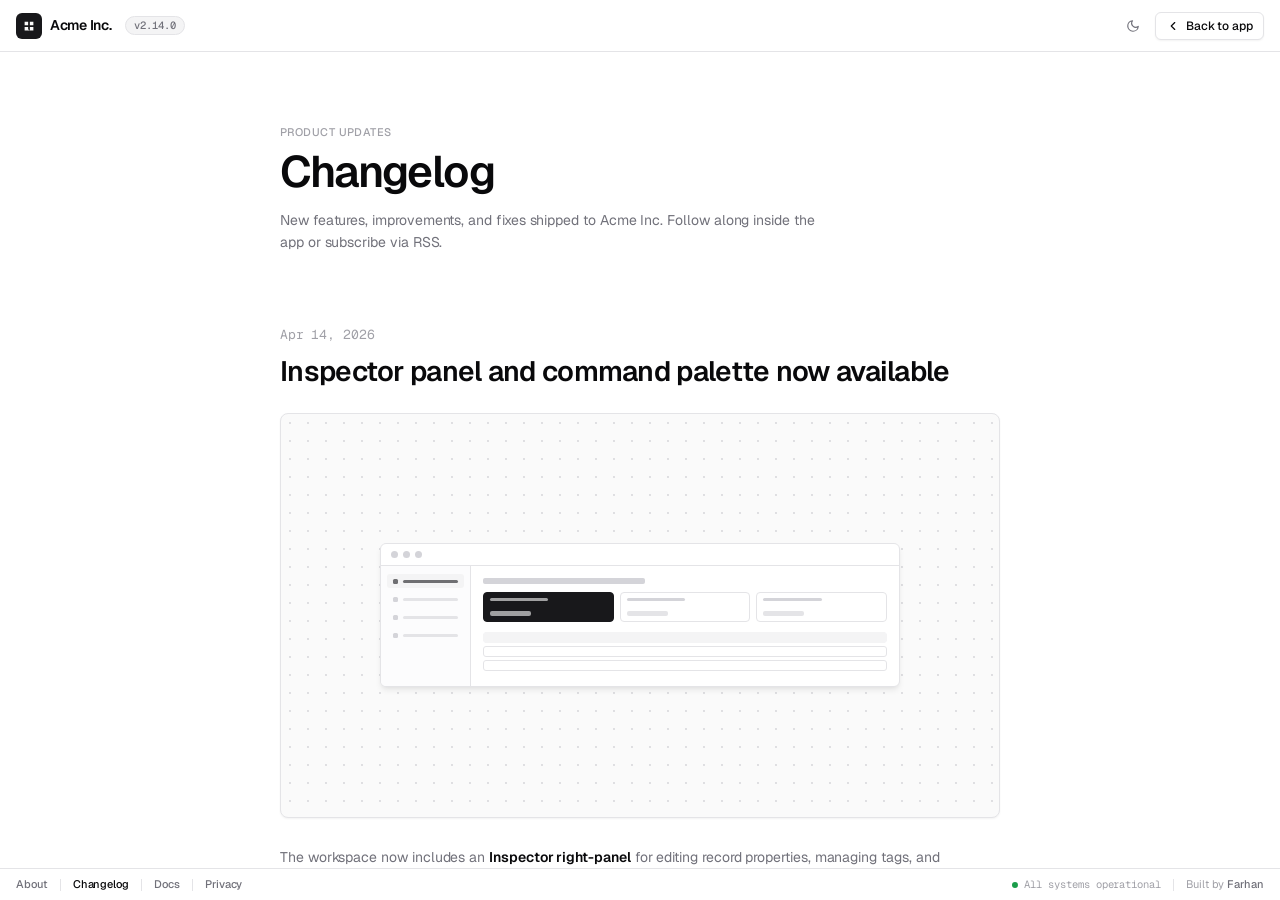
==== changelog.html @ 61105c1a "Initial commit: Web App Blueprint shell and design system" ====
<!DOCTYPE html>
<html lang="en">
<head>
  <meta charset="UTF-8" />
  <meta name="viewport" content="width=device-width, initial-scale=1.0" />
  <title>Changelog · Acme Inc.</title>
  <link rel="preconnect" href="https://fonts.googleapis.com" />
  <link rel="preconnect" href="https://fonts.gstatic.com" crossorigin />
  <link href="https://fonts.googleapis.com/css2?family=Geist:wght@300;400;500;600;700&family=Geist+Mono:wght@400;500&display=swap" rel="stylesheet" />
  <link rel="stylesheet" href="css/app.css" />
  <script>
    (function () {
      try {
        var stored = localStorage.getItem('app-theme');
        var theme = stored || (matchMedia('(prefers-color-scheme: dark)').matches ? 'dark' : 'light');
        document.documentElement.setAttribute('data-theme', theme);
      } catch (_) {}
    })();
  </script>
</head>
<body>

<!-- TOPBAR -->
<header class="topbar">
  <a href="index.html" class="topbar-logo">
    <div class="logo-mark">
      <svg viewBox="0 0 16 16" fill="none" stroke="currentColor" stroke-width="2" stroke-linecap="round" stroke-linejoin="round">
        <path d="M3 3h4v4H3zM9 3h4v4H9zM3 9h4v4H9zM3 9h4v4H3zM9 9h4v4H9z" fill="currentColor" stroke="none"/>
      </svg>
    </div>
    <span>Acme Inc.</span>
  </a>
  <a href="changelog.html" class="version-pill" title="View changelog">v2.14.0</a>

  <div class="topbar-spacer"></div>

  <button class="btn btn-ghost btn-icon btn-sm theme-toggle" id="themeToggle" aria-label="Toggle theme" title="Toggle theme">
    <svg class="icon icon-sm theme-icon-light" viewBox="0 0 24 24"><circle cx="12" cy="12" r="4"/><path d="M12 2v2M12 20v2M4.93 4.93l1.41 1.41M17.66 17.66l1.41 1.41M2 12h2M20 12h2M6.34 17.66l-1.41 1.41M19.07 4.93l-1.41 1.41"/></svg>
    <svg class="icon icon-sm theme-icon-dark" viewBox="0 0 24 24"><path d="M21 12.79A9 9 0 1 1 11.21 3 7 7 0 0 0 21 12.79Z"/></svg>
  </button>

  <a href="index.html" class="btn btn-outline btn-sm">
    <svg class="icon icon-sm" viewBox="0 0 24 24"><path d="m15 18-6-6 6-6"/></svg>
    Back to app
  </a>
</header>

<main class="changelog-main">
  <div class="changelog-area">
      <div class="changelog">
        <header class="cl-header">
          <span class="cl-eyebrow">Product Updates</span>
          <h1 class="cl-title">Changelog</h1>
          <p class="cl-sub">New features, improvements, and fixes shipped to Acme Inc. Follow along inside the app or subscribe via RSS.</p>
        </header>

        <article class="cl-entry">
          <div class="cl-date">Apr 14, 2026</div>
          <a href="#v2140" class="cl-entry-title">Inspector panel and command palette now available</a>
          <div class="cl-hero">
            <div class="hero-mock">
              <div class="hm-bar"><span class="hm-dot"></span><span class="hm-dot"></span><span class="hm-dot"></span></div>
              <div class="hm-body">
                <div class="hm-side">
                  <div class="hm-si sel"><span class="d"></span><span class="l"></span></div>
                  <div class="hm-si"><span class="d"></span><span class="l" style="width:60%"></span></div>
                  <div class="hm-si"><span class="d"></span><span class="l" style="width:75%"></span></div>
                  <div class="hm-si"><span class="d"></span><span class="l" style="width:50%"></span></div>
                </div>
                <div class="hm-main">
                  <div class="hm-title"></div>
                  <div class="hm-cards">
                    <div class="hm-card hl"><div class="t"></div><div class="b"></div></div>
                    <div class="hm-card"><div class="t"></div><div class="b"></div></div>
                    <div class="hm-card"><div class="t"></div><div class="b"></div></div>
                  </div>
                  <div class="hm-table">
                    <div class="hm-row sel"></div>
                    <div class="hm-row"></div>
                    <div class="hm-row"></div>
                  </div>
                </div>
              </div>
            </div>
          </div>
          <p class="cl-body-text">
            The workspace now includes an <strong>Inspector right-panel</strong> for editing record properties, managing tags, and reviewing activity without leaving the canvas. Open it from any row, or toggle it with the slim tab on the edge.
          </p>
          <p class="cl-body-text">
            We've also rolled out a <strong>command palette</strong> — hit <code>⌘K</code> anywhere in the app to jump between workspaces, items, and settings. <a href="#learn">Learn more</a> about the new shortcuts.
          </p>
          <div class="cl-authors">
            <a href="#farhan" class="cl-author">
              <span class="cl-author-avatar" style="background:#0EA5E9">FH</span>
              Farhan H.
            </a>
            <a href="#aisha" class="cl-author">
              <span class="cl-author-avatar" style="background:#8B5CF6">AK</span>
              Aisha K.
            </a>
          </div>
        </article>

        <article class="cl-entry">
          <div class="cl-date">Mar 28, 2026</div>
          <a href="#v2132" class="cl-entry-title">Permissions, webhook retries, and timezone fixes</a>
          <div class="cl-hero dark">
            <div class="hero-mock">
              <div class="hm-bar"><span class="hm-dot"></span><span class="hm-dot"></span><span class="hm-dot"></span></div>
              <div class="hm-body">
                <div class="hm-side">
                  <div class="hm-si"><span class="d"></span><span class="l" style="width:65%"></span></div>
                  <div class="hm-si sel"><span class="d"></span><span class="l"></span></div>
                  <div class="hm-si"><span class="d"></span><span class="l" style="width:55%"></span></div>
                </div>
                <div class="hm-main">
                  <div class="hm-title" style="width:30%"></div>
                  <div class="hm-table">
                    <div class="hm-row"></div>
                    <div class="hm-row sel"></div>
                    <div class="hm-row"></div>
                    <div class="hm-row"></div>
                    <div class="hm-row"></div>
                  </div>
                </div>
              </div>
            </div>
          </div>
          <p class="cl-body-text">
            A small but important patch release. <strong>Admin users</strong> can once again write to <code>billing</code> endpoints after we resolved a regression in our permission check. Webhook delivery now honours exponential backoff after rate-limit responses, and date pickers correctly respect the workspace timezone instead of UTC.
          </p>
          <div class="cl-authors">
            <a href="#aisha" class="cl-author">
              <span class="cl-author-avatar" style="background:#8B5CF6">AK</span>
              Aisha K.
            </a>
            <a href="#mo" class="cl-author">
              <span class="cl-author-avatar" style="background:#10B981">MR</span>
              Mo R.
            </a>
          </div>
        </article>

        <article class="cl-entry">
          <div class="cl-date">Mar 11, 2026</div>
          <a href="#v2130" class="cl-entry-title">Console panel, status badges, and a new mobile shell</a>
          <div class="cl-hero">
            <div class="hero-mock">
              <div class="hm-bar"><span class="hm-dot"></span><span class="hm-dot"></span><span class="hm-dot"></span></div>
              <div class="hm-body">
                <div class="hm-side">
                  <div class="hm-si sel"><span class="d"></span><span class="l" style="width:70%"></span></div>
                  <div class="hm-si"><span class="d"></span><span class="l" style="width:55%"></span></div>
                  <div class="hm-si"><span class="d"></span><span class="l" style="width:65%"></span></div>
                </div>
                <div class="hm-main">
                  <div class="hm-title"></div>
                  <div class="hm-cards">
                    <div class="hm-card"><div class="t"></div><div class="b"></div></div>
                    <div class="hm-card hl"><div class="t"></div><div class="b"></div></div>
                    <div class="hm-card"><div class="t"></div><div class="b"></div></div>
                    <div class="hm-card"><div class="t"></div><div class="b"></div></div>
                  </div>
                </div>
              </div>
            </div>
          </div>
          <p class="cl-body-text">
            We've shipped a <strong>console panel</strong> at the bottom of the workspace for live logs, output, and problems — collapse it with the chevron to reclaim vertical space. Tables now use colour-coded status badges for Active, Pending, and Error states.
          </p>
          <p class="cl-body-text">
            On mobile, the shell has been rewritten as an <strong>off-canvas drawer</strong> with a five-tab bottom navigation, so every tool in the app is one tap away.
          </p>
          <div class="cl-authors">
            <a href="#farhan" class="cl-author">
              <span class="cl-author-avatar" style="background:#0EA5E9">FH</span>
              Farhan H.
            </a>
          </div>
        </article>

      </div>
    </div>
</main>

<!-- APP FOOTER -->
<footer class="app-footer">
  <a href="index.html#about">About</a>
  <span class="footer-sep"></span>
  <a href="changelog.html" style="color:var(--text-1)">Changelog</a>
  <span class="footer-sep"></span>
  <a href="index.html#docs">Docs</a>
  <span class="footer-sep"></span>
  <a href="index.html#privacy">Privacy</a>
  <span class="footer-spacer"></span>
  <span class="footer-meta">All systems operational</span>
  <span class="footer-sep"></span>
  <span>Built by <a href="#farhan" style="display:inline">Farhan</a></span>
</footer>

<script src="js/app.js" defer></script>
</body>
</html>
---- css/app.css ----
/* ============================================================================
   Web App Blueprint · Design System
   ----------------------------------------------------------------------------
   Single-file CSS framework for the shell and content pages. Organized as:
     1. THEME         → user-overridable brand tokens (edit these to re-skin)
     2. TOKENS        → derived design tokens (colours, spacing, radii, type)
     3. BASE          → reset, typography, html/body, icons, scrollbars
     4. PRIMITIVES    → buttons, chips, inputs, avatars, icon-btn
     5. SHELL         → topbar, workspace, left/right/bottom panels, footer
     6. PAGE: CANVAS  → main app canvas wireframe styles
     7. PAGE: CHANGELOG → vercel-style release notes
     8. MOBILE NAV    → bottom nav bar (mobile only)
     9. RESPONSIVE    → tablet & mobile breakpoints
   ============================================================================ */

*, *::before, *::after { box-sizing: border-box; margin: 0; padding: 0; }

/* ============================================================================
   1. THEME — override any of these on :root to re-skin the entire app.
   ---------------------------------------------------------------------------
   Example (drop in your page to customise):

       <style>
         :root {
           --primary:   221 83% 53%;
           --accent:    221 83% 53%;
           --radius:    0.75rem;
           --font-sans: 'Inter', sans-serif;
         }
       </style>

   Colours are stored as HSL triplets (no hsl() wrapper) so opacity works:
     background: hsl(var(--primary) / 0.15);
   ============================================================================ */
:root {
  /* ── Brand (edit me) ─────────────────────── */
  --primary:              240 5.9% 10%;     /* dark near-black        */
  --primary-foreground:   0 0% 98%;         /* text on --primary      */
  --accent:               240 4.8% 95.9%;   /* muted accent surface   */
  --accent-foreground:    240 5.9% 10%;
  --info:                 217 91% 50%;      /* links / focus highlight */

  /* ── Typography (edit me) ────────────────── */
  --font-sans: 'Geist', ui-sans-serif, system-ui, -apple-system, sans-serif;
  --font-mono: 'Geist Mono', ui-monospace, 'SF Mono', Menlo, monospace;

  /* ── Radius scale (edit --radius to rescale) */
  --radius: 0.5rem;

  /* ============================================================================
     2. DERIVED TOKENS — built from theme above. Generally no need to edit.
     ============================================================================ */

  /* Surfaces & text (shadcn neutral palette) */
  --background:           0 0% 100%;
  --foreground:           240 10% 3.9%;
  --card:                 0 0% 100%;
  --card-foreground:      240 10% 3.9%;
  --popover:              0 0% 100%;
  --popover-foreground:   240 10% 3.9%;
  --secondary:            240 4.8% 95.9%;
  --secondary-foreground: 240 5.9% 10%;
  --muted:                240 4.8% 95.9%;
  --muted-foreground:     240 3.8% 46.1%;
  --destructive:          0 72% 51%;
  --destructive-foreground: 0 0% 98%;
  --border:               240 5.9% 90%;
  --input:                240 5.9% 90%;
  --ring:                 240 5% 64.9%;

  /* Status */
  --success:              142 71% 36%;
  --success-bg:           142 71% 95%;
  --warning:              35 92% 38%;
  --warning-bg:           38 92% 95%;
  --info-bg:              214 95% 96%;

  /* Backwards-compatible aliases used throughout */
  --bg:        hsl(var(--background));
  --surface:   hsl(var(--card));
  --muted-bg:  hsl(var(--muted));
  --border-c:  hsl(var(--border));
  --border-2:  hsl(240 5.9% 84%);
  --text-1:    hsl(var(--foreground));
  --text-2:    hsl(var(--muted-foreground));
  --text-3:    hsl(240 4% 64%);
  --accent-c:    hsl(var(--primary));
  --accent-lt: hsl(var(--accent));
  --brand:     hsl(var(--primary));
  --brand-lt:  hsl(var(--accent));
  --overlay:   hsl(240 10% 3.9% / 0.45);

  /* Status semantic */
  --green-bg:  hsl(var(--success-bg)); --green-bd: hsl(142 50% 80%); --green-tx: hsl(var(--success));
  --amber-bg:  hsl(var(--warning-bg)); --amber-bd: hsl(38 80% 75%);  --amber-tx: hsl(var(--warning));
  --red-bg:    hsl(0 93% 96%);         --red-bd:   hsl(0 80% 85%);   --red-tx:   hsl(var(--destructive));
  --blue-bg:   hsl(var(--info-bg));    --blue-bd:  hsl(214 90% 82%); --blue-tx:  hsl(var(--info));

  /* ── Layout ──────────────────────────────── */
  --panel-w:       240px;
  --panel-w-rail:   52px;
  --right-w:       300px;
  --bottom-h:      min(200px, 34dvh);   /* never eats more than 1/3 of viewport */
  --bottom-h-tab:   38px;
  --topbar-h:       52px;
  --toolbar-h:      44px;
  --mobile-nav-h:   56px;

  /* ── Spacing ─────────────────────────────── */
  --sp-1:  4px;  --sp-2:  6px;  --sp-3:  8px;
  --sp-4: 10px;  --sp-5: 12px;  --sp-6: 16px; --sp-7: 20px;

  /* ── Radius (shadcn: --radius 0.5rem) ────── */
  --radius:    0.5rem;
  --r-xs: calc(var(--radius) - 6px); /* 2px */
  --r-sm: calc(var(--radius) - 4px); /* 4px */
  --r-md: calc(var(--radius) - 2px); /* 6px */
  --r-lg: var(--radius);             /* 8px */
  --r-xl: calc(var(--radius) + 4px); /* 12px */
  --r-pill: 999px;

  /* ── Component heights ───────────────────── */
  --h-btn:      32px;
  --h-btn-sm:   28px;
  --h-input:    32px;
  --h-chip:     20px;
  --h-nav:      32px;
  --h-row:      36px;
  --h-thead:    36px;
  --h-tab:      36px;
  --h-panel-hd: 44px;

  /* ── Typography ──────────────────────────── */
  --fs-xs: 11px; --fs-sm: 12px; --fs-md: 13px; --fs-lg: 14px; --fs-xl: 15px;
  --lh: 1.5;

  /* ── Shadows (shadcn-ish) ────────────────── */
  --shadow-sm: 0 1px 2px 0 hsl(240 10% 3.9% / 0.05);
  --shadow:    0 1px 3px 0 hsl(240 10% 3.9% / 0.08), 0 1px 2px -1px hsl(240 10% 3.9% / 0.06);
  --shadow-md: 0 4px 6px -1px hsl(240 10% 3.9% / 0.08), 0 2px 4px -2px hsl(240 10% 3.9% / 0.05);
  --shadow-lg: 0 10px 15px -3px hsl(240 10% 3.9% / 0.08), 0 4px 6px -4px hsl(240 10% 3.9% / 0.05);

  /* ── Transitions ─────────────────────────── */
  --t-panel: 220ms cubic-bezier(.4,0,.2,1);
  --t-fast:  150ms cubic-bezier(.4,0,.2,1);
}

/* ============================================================================
   DARK THEME — official shadcn dark mode tokens.
   Activated by setting data-theme="dark" on <html>. All downstream aliases
   pick up the new values automatically because they use var() references.
   ============================================================================ */
[data-theme="dark"] {
  --background:           240 10% 3.9%;
  --foreground:           0 0% 98%;
  --card:                 240 10% 3.9%;
  --card-foreground:      0 0% 98%;
  --popover:              240 10% 3.9%;
  --popover-foreground:   0 0% 98%;
  --primary:              0 0% 98%;
  --primary-foreground:   240 5.9% 10%;
  --secondary:            240 3.7% 15.9%;
  --secondary-foreground: 0 0% 98%;
  --muted:                240 3.7% 15.9%;
  --muted-foreground:     240 5% 64.9%;
  --accent:               240 3.7% 15.9%;
  --accent-foreground:    0 0% 98%;
  --destructive:          0 62.8% 30.6%;
  --destructive-foreground: 0 0% 98%;
  --border:               240 3.7% 15.9%;
  --input:                240 3.7% 15.9%;
  --ring:                 240 4.9% 83.9%;

  /* Status (dimmed for dark background) */
  --success:              142 60% 55%;
  --success-bg:           142 50% 14%;
  --warning:              38 92% 60%;
  --warning-bg:           38 60% 14%;
  --info:                 217 91% 60%;
  --info-bg:              217 60% 14%;

  /* Aliases that were hard-coded in light mode */
  --border-2:  hsl(240 3.7% 25%);
  --text-3:    hsl(240 5% 55%);
  --overlay:   hsl(0 0% 0% / 0.6);

  /* Status chip border/bg overrides */
  --green-bd: hsl(142 30% 28%);
  --amber-bd: hsl(38 40% 28%);
  --red-bd:   hsl(0 40% 32%);
  --blue-bd:  hsl(217 40% 32%);
  --red-bg:   hsl(0 50% 14%);
}

/* Canvas area dot-grid inverts in dark mode */
[data-theme="dark"] .canvas-area {
  background-color: hsl(240 6% 7%);
  background-image: radial-gradient(circle, hsl(240 5% 18%) 1px, transparent 1px);
}
[data-theme="dark"] .c-sidenav { background: hsl(240 6% 8%); }
[data-theme="dark"] .c-thead   { background: hsl(240 6% 8%); }
[data-theme="dark"] .cl-hero {
  background: hsl(240 6% 7%);
  background-image: radial-gradient(circle, hsl(240 5% 18%) 1px, transparent 1px);
}
[data-theme="dark"] .cl-footer-alt,
[data-theme="dark"] .changelog-area { background: hsl(var(--background)); }

/* Theme toggle icon visibility */
.theme-toggle .theme-icon-light { display: none; }
.theme-toggle .theme-icon-dark  { display: block; }
[data-theme="dark"] .theme-toggle .theme-icon-light { display: block; }
[data-theme="dark"] .theme-toggle .theme-icon-dark  { display: none; }

html, body { height: 100%; }
body {
  font-family: var(--font-sans);
  font-size: var(--fs-md);
  line-height: var(--lh);
  background: var(--bg);
  color: var(--text-1);
  height: 100vh;           /* fallback */
  height: 100svh;          /* small — never overflows mobile chrome */
  height: 100dvh;          /* dynamic — expands/shrinks with address bar */
  display: flex;
  flex-direction: column;
  overflow: hidden;
  -webkit-font-smoothing: antialiased;
  -moz-osx-font-smoothing: grayscale;
  letter-spacing: -0.005em;
  /* iOS rubber-band and touch tweaks */
  overscroll-behavior: none;
  -webkit-text-size-adjust: 100%;
}
/* Lock background scroll while a mobile drawer is open */
body.drawer-open { overflow: hidden; touch-action: none; }

/* Lucide-style icons */
.icon {
  width: 16px; height: 16px;
  stroke: currentColor; fill: none;
  stroke-width: 2; stroke-linecap: round; stroke-linejoin: round;
  flex-shrink: 0;
}
.icon-sm { width: 14px; height: 14px; }
.icon-xs { width: 12px; height: 12px; }

button { font-family: inherit; }

/* ══════════════════════════════════════════════
   TOPBAR
══════════════════════════════════════════════ */
.topbar {
  height: var(--topbar-h);
  background: var(--surface);
  border-bottom: 1px solid var(--border-c);
  display: flex;
  align-items: center;
  padding: 0 var(--sp-6);
  padding-left: calc(var(--sp-6) + env(safe-area-inset-left, 0px));
  padding-right: calc(var(--sp-6) + env(safe-area-inset-right, 0px));
  gap: var(--sp-3);
  flex-shrink: 0;
  z-index: 100;
}
.topbar-logo {
  font-size: var(--fs-lg); font-weight: 600; letter-spacing: -.02em;
  color: var(--text-1);
  display: flex; align-items: center; gap: var(--sp-3);
  margin-right: var(--sp-2);
}
.logo-mark {
  width: 26px; height: 26px;
  background: hsl(var(--primary)); border-radius: var(--r-md);
  display: flex; align-items: center; justify-content: center; flex-shrink: 0;
  color: hsl(var(--primary-foreground));
}
.logo-mark svg { width: 14px; height: 14px; }
.topbar-divider { width: 1px; height: 20px; background: var(--border-c); margin: 0 var(--sp-1); flex-shrink: 0; }
.breadcrumb {
  display: flex; align-items: center; gap: var(--sp-2);
  font-size: var(--fs-md); color: var(--text-3); line-height: 1;
}
.breadcrumb span { color: var(--text-2); font-weight: 400; }
.breadcrumb span:last-child { color: var(--text-1); font-weight: 500; }
.topbar-spacer { flex: 1; }
.topbar-search {
  height: var(--h-btn); width: 220px;
  background: var(--surface); border: 1px solid var(--border-c); border-radius: var(--r-md);
  display: flex; align-items: center; gap: var(--sp-3);
  padding: 0 var(--sp-4);
  font-size: var(--fs-md); color: var(--text-3); cursor: text;
  transition: border-color var(--t-fast), box-shadow var(--t-fast); flex-shrink: 0;
}
.topbar-search:hover { border-color: var(--border-2); }
.topbar-search:focus-within { border-color: hsl(var(--ring)); box-shadow: 0 0 0 3px hsl(var(--ring) / 0.15); }
.topbar-search .kbd {
  margin-left: auto;
  font-family: var(--font-mono); font-size: 10px;
  color: var(--text-3);
  border: 1px solid var(--border-c); border-radius: var(--r-sm);
  padding: 1px 5px; background: var(--muted-bg);
  line-height: 1;
}

/* Buttons (shadcn) */
.btn {
  height: var(--h-btn); padding: 0 var(--sp-5);
  border: 1px solid transparent; background: transparent;
  border-radius: var(--r-md);
  font-family: inherit; font-size: var(--fs-md); font-weight: 500; line-height: 1;
  color: var(--text-1); cursor: pointer;
  display: inline-flex; align-items: center; justify-content: center; gap: var(--sp-2);
  transition: background var(--t-fast), color var(--t-fast), border-color var(--t-fast), box-shadow var(--t-fast), opacity var(--t-fast);
  white-space: nowrap; flex-shrink: 0;
  user-select: none;
  text-decoration: none;
}
a.btn, a.btn:hover, a.btn:visited { text-decoration: none; color: var(--text-1); }
a.btn-primary, a.btn-primary:hover, a.btn-primary:visited { color: hsl(var(--primary-foreground)); }
.btn:focus-visible { outline: none; box-shadow: 0 0 0 2px var(--surface), 0 0 0 4px hsl(var(--ring) / 0.5); }
.btn-outline {
  background: var(--surface); border-color: var(--border-c); color: var(--text-1);
  box-shadow: var(--shadow-sm);
}
.btn-outline:hover { background: var(--muted-bg); }
.btn-ghost { color: var(--text-2); }
.btn-ghost:hover { background: var(--muted-bg); color: var(--text-1); }
.btn-primary {
  background: hsl(var(--primary)); color: hsl(var(--primary-foreground));
  box-shadow: var(--shadow-sm);
}
.btn-primary:hover { background: hsl(var(--primary) / 0.9); }
.btn-sm { height: var(--h-btn-sm); padding: 0 var(--sp-4); font-size: var(--fs-sm); }
.btn-icon { width: var(--h-btn); padding: 0; }
.btn-icon.btn-sm { width: var(--h-btn-sm); }

/* Mobile visibility utility — apply to non-essential topbar items */
.hide-mobile { /* visible by default; hidden at ≤640px (see responsive block) */ }

.avatars { display: flex; align-items: center; }
.avatar {
  width: 28px; height: 28px; border-radius: var(--r-pill);
  border: 2px solid var(--surface); margin-left: -8px;
  font-size: var(--fs-xs); font-weight: 600; line-height: 1;
  display: flex; align-items: center; justify-content: center;
  color: #fff; flex-shrink: 0;
}
.avatars .avatar:first-child { margin-left: 0; }

/* ══════════════════════════════════════════════
   WORKSPACE SHELL
══════════════════════════════════════════════ */
.workspace { flex: 1; display: flex; overflow: hidden; position: relative; }

/* OVERLAY */
.overlay {
  display: none;
  position: fixed; inset: 0; z-index: 49;
  height: 100dvh;
  background: var(--overlay); opacity: 0;
  transition: opacity var(--t-panel);
  backdrop-filter: blur(2px);
}
.overlay.visible { opacity: 1; }

/* ══════════════════════════════════════════════
   SHARED PANEL PRIMITIVES
══════════════════════════════════════════════ */
.panel-hd {
  height: var(--h-panel-hd);
  display: flex; align-items: center;
  padding: 0 var(--sp-6);
  border-bottom: 1px solid var(--border-c);
  gap: var(--sp-2); flex-shrink: 0;
  cursor: pointer;
  user-select: none;
  transition: background var(--t-fast);
}
.panel-hd:hover { background: var(--muted-bg); }
.panel-hd-title {
  font-size: var(--fs-sm); font-weight: 600;
  color: var(--text-2); letter-spacing: 0;
  flex: 1; white-space: nowrap; overflow: hidden; text-overflow: ellipsis;
  text-transform: uppercase;
  letter-spacing: 0.04em;
  font-size: var(--fs-xs);
}
.panel-hd-chevron {
  width: 18px; height: 18px;
  display: flex; align-items: center; justify-content: center;
  color: var(--text-3);
  flex-shrink: 0;
  transition: transform var(--t-panel);
}

.icon-btn {
  width: 26px; height: 26px;
  display: flex; align-items: center; justify-content: center;
  border-radius: var(--r-sm); cursor: pointer;
  color: var(--text-3);
  transition: background var(--t-fast), color var(--t-fast); flex-shrink: 0;
  background: transparent; border: none;
}
.icon-btn:hover { background: var(--muted-bg); color: var(--text-1); }

/* ── Badge / chip system (shadcn badge) ────────────── */
.chip {
  height: var(--h-chip); padding: 0 var(--sp-3);
  border-radius: var(--r-pill);
  font-size: 10.5px; font-weight: 600;
  font-family: inherit; line-height: 1;
  display: inline-flex; align-items: center; justify-content: center;
  white-space: nowrap;
  border: 1px solid transparent;
  background: var(--muted-bg); color: var(--text-2);
  flex-shrink: 0;
  transition: background var(--t-fast);
}
.chip-accent { background: hsl(var(--primary)); color: hsl(var(--primary-foreground)); }
.chip-brand  { background: hsl(var(--info-bg)); color: hsl(var(--info)); border-color: hsl(214 90% 86%); }
.chip-green  { background: var(--green-bg);  border-color: var(--green-bd); color: var(--green-tx); }
.chip-amber  { background: var(--amber-bg);  border-color: var(--amber-bd); color: var(--amber-tx); }
.chip-red    { background: var(--red-bg);    border-color: var(--red-bd);   color: var(--red-tx);   }
.chip-outline{ background: transparent; border-color: var(--border-c); color: var(--text-2); }
.chip-dot { width: 6px; height: 6px; border-radius: var(--r-pill); background: currentColor; margin-right: 6px; }

.nav-badge { margin-left: auto; }

/* Clickable logo + version */
a.topbar-logo { text-decoration: none; color: var(--text-1); }
a.topbar-logo:hover .logo-mark { opacity: 0.92; }
a.version-pill { text-decoration: none; cursor: pointer; transition: background var(--t-fast), border-color var(--t-fast), color var(--t-fast); }
a.version-pill:hover { background: var(--surface); border-color: var(--border-2); color: var(--text-1); }

/* Version pill in topbar */
.version-pill {
  font-family: var(--font-mono);
  font-size: 10.5px; font-weight: 500; line-height: 1;
  color: var(--text-2);
  background: var(--muted-bg);
  border: 1px solid var(--border-c);
  border-radius: var(--r-pill);
  padding: 3px 8px;
  letter-spacing: -0.01em;
}

/* ══════════════════════════════════════════════
   FOOTER (slim, app-wide)
══════════════════════════════════════════════ */
.app-footer {
  height: 32px;
  flex-shrink: 0;
  background: var(--surface);
  border-top: 1px solid var(--border-c);
  display: flex; align-items: center;
  padding: 0 var(--sp-6);
  gap: var(--sp-5);
  font-size: var(--fs-xs); color: var(--text-3);
  z-index: 99;
}
.app-footer a {
  color: var(--text-2); text-decoration: none; font-weight: 500;
  transition: color var(--t-fast);
  display: inline-flex; align-items: center; gap: 5px;
}
.app-footer a:hover { color: var(--text-1); }
.app-footer .footer-sep { width: 1px; height: 12px; background: var(--border-c); }
.app-footer .footer-spacer { flex: 1; }
.app-footer .footer-meta {
  font-family: var(--font-mono);
  font-size: 10.5px; color: var(--text-3);
  display: inline-flex; align-items: center; gap: 6px;
}
.app-footer .footer-meta::before {
  content: ''; width: 6px; height: 6px; border-radius: var(--r-pill);
  background: var(--green-tx);
}

/* ══════════════════════════════════════════════
   LEFT PANEL
══════════════════════════════════════════════ */
.panel-left {
  width: var(--panel-w);
  background: var(--surface);
  border-right: 1px solid var(--border-c);
  display: flex; flex-direction: column;
  flex-shrink: 0; overflow: hidden;
  transition: width var(--t-panel);
  z-index: 50;
}
.panel-left.collapsed { width: var(--panel-w-rail); }
.panel-left.collapsed .panel-hd-title,
.panel-left.collapsed .panel-search-wrap,
.panel-left.collapsed .nav-label,
.panel-left.collapsed .nav-item-text,
.panel-left.collapsed .nav-badge,
.panel-left.collapsed .nav-indent,
.panel-left.collapsed .panel-footer-meta,
.panel-left.collapsed .user-meta { display: none; }
.panel-left.collapsed .panel-hd { justify-content: center; padding: 0; }
.panel-left.collapsed .panel-hd-chevron { transform: rotate(180deg); }
.panel-left.collapsed .nav-item {
  padding: 0; justify-content: center; gap: 0;
  margin: 2px var(--sp-2);
}
.panel-left.collapsed .nav-indent { display: none; }
.panel-left.collapsed .panel-footer { justify-content: center; padding: var(--sp-4) 0; }
.panel-left.collapsed .nav-section { margin-top: var(--sp-2); }

.panel-search-wrap { padding: var(--sp-4) var(--sp-4) var(--sp-3); }
.panel-search {
  width: 100%; height: var(--h-input);
  background: var(--surface); border: 1px solid var(--border-c); border-radius: var(--r-md);
  padding: 0 var(--sp-4);
  font-family: inherit; font-size: var(--fs-sm); color: var(--text-1);
  line-height: 1; outline: none;
  transition: border-color var(--t-fast), box-shadow var(--t-fast);
}
.panel-search::placeholder { color: var(--text-3); }
.panel-search:focus { border-color: hsl(var(--ring)); box-shadow: 0 0 0 3px hsl(var(--ring) / 0.15); }

.panel-body { flex: 1; overflow-y: auto; overflow-x: hidden; padding: 0 var(--sp-2) var(--sp-5); }

.nav-section { margin-top: var(--sp-4); }
.nav-section:first-child { margin-top: var(--sp-2); }
.nav-label {
  padding: var(--sp-2) var(--sp-4) var(--sp-2);
  font-size: 10.5px; font-weight: 600; letter-spacing: 0.06em; text-transform: uppercase;
  color: var(--text-3); line-height: var(--lh);
}
.nav-item {
  height: var(--h-nav);
  display: flex; align-items: center; gap: var(--sp-3);
  padding: 0 var(--sp-4);
  cursor: pointer; font-size: var(--fs-md); color: var(--text-2); line-height: 1;
  transition: background var(--t-fast), color var(--t-fast); position: relative;
  border-radius: var(--r-md);
  margin: 1px var(--sp-2);
  font-weight: 500;
}
.nav-item:hover { background: var(--muted-bg); color: var(--text-1); }
.nav-item.active { background: var(--accent-lt); color: var(--text-1); font-weight: 600; }
.nav-item .icon { color: var(--text-3); }
.nav-item:hover .icon, .nav-item.active .icon { color: var(--text-1); }
.nav-item-text { flex: 1; min-width: 0; white-space: nowrap; overflow: hidden; text-overflow: ellipsis; }
.nav-indent { padding-left: 36px; }
.nav-item.active .chip:not(.chip-brand):not(.chip-green):not(.chip-amber):not(.chip-red) {
  background: hsl(var(--primary)); color: hsl(var(--primary-foreground));
}

.panel-footer {
  border-top: 1px solid var(--border-c);
  padding: var(--sp-4) var(--sp-5);
  display: flex; align-items: center; gap: var(--sp-3); flex-shrink: 0;
  background: var(--surface);
}
.user-avatar {
  width: 32px; height: 32px; border-radius: var(--r-pill);
  background: hsl(var(--primary)); color: hsl(var(--primary-foreground));
  font-size: var(--fs-xs); font-weight: 600; line-height: 1;
  display: flex; align-items: center; justify-content: center; flex-shrink: 0;
}
.user-meta { flex: 1; min-width: 0; }
.user-name {
  font-size: var(--fs-md); font-weight: 600; color: var(--text-1);
  white-space: nowrap; overflow: hidden; text-overflow: ellipsis; line-height: 1.3;
}
.user-role { font-size: var(--fs-xs); color: var(--text-3); line-height: 1.3; margin-top: 2px; }

/* ══════════════════════════════════════════════
   MAIN
══════════════════════════════════════════════ */
.main { flex: 1; display: flex; flex-direction: column; overflow: hidden; min-width: 0; }

.canvas-toolbar {
  height: var(--toolbar-h);
  background: var(--surface); border-bottom: 1px solid var(--border-c);
  display: flex; align-items: center;
  padding: 0 var(--sp-5); gap: var(--sp-2); flex-shrink: 0;
}
.toolbar-tabs { display: flex; align-items: center; gap: 2px; flex: 1; min-width: 0; overflow: hidden; }
.toolbar-tab {
  height: 28px; padding: 0 var(--sp-4);
  border-radius: var(--r-md);
  font-size: var(--fs-md); font-weight: 500; line-height: 1; color: var(--text-2);
  cursor: pointer; display: flex; align-items: center; gap: var(--sp-2); white-space: nowrap;
  transition: background var(--t-fast), color var(--t-fast); flex-shrink: 0;
}
.toolbar-tab:hover { background: var(--muted-bg); color: var(--text-1); }
.toolbar-tab.active { background: var(--accent-lt); color: var(--text-1); font-weight: 600; }
.toolbar-sep { width: 1px; height: 18px; background: var(--border-c); margin: 0 var(--sp-2); flex-shrink: 0; }
.toolbar-meta {
  font-family: var(--font-mono);
  font-size: var(--fs-sm); color: var(--text-3); line-height: 1; white-space: nowrap;
  display: flex; align-items: center; gap: var(--sp-2);
}
.toolbar-meta::before {
  content: ''; width: 6px; height: 6px; border-radius: var(--r-pill);
  background: var(--green-tx);
}

/* ── Canvas ───────────────────────────────── */
.canvas-area {
  flex: 1; overflow: auto;
  display: flex; align-items: flex-start; justify-content: center;
  padding: 32px;
  background-color: hsl(240 5% 97%);
  background-image:
    radial-gradient(circle, hsl(240 5% 88%) 1px, transparent 1px);
  background-size: 24px 24px;
}
.canvas {
  width: 100%; max-width: 920px;
  background: var(--surface); border-radius: var(--r-lg);
  border: 1px solid var(--border-c);
  box-shadow: var(--shadow-md);
  overflow: hidden; display: flex; flex-direction: column;
}
.c-topbar {
  height: 52px; background: var(--surface); border-bottom: 1px solid var(--border-c);
  display: flex; align-items: center; padding: 0 var(--sp-7); gap: var(--sp-4); flex-shrink: 0;
}
.c-logo { width: 22px; height: 22px; background: hsl(var(--primary)); border-radius: var(--r-sm); opacity: .9; flex-shrink: 0; }
.c-sk    { height: 8px; border-radius: var(--r-pill); background: var(--border-c); }
.c-sk-dk { height: 8px; border-radius: var(--r-pill); background: var(--border-2); }
.c-sk-btn { height: 26px; width: 64px; background: hsl(var(--primary)); border-radius: var(--r-md); opacity: .9; flex-shrink: 0; }
.c-body { display: flex; min-height: 380px; }
.c-sidenav {
  width: 180px; border-right: 1px solid var(--border-c);
  padding: var(--sp-5) var(--sp-2); flex-shrink: 0;
  display: flex; flex-direction: column; gap: 2px;
  background: hsl(240 5% 99%);
}
.c-nav-row {
  height: 30px; border-radius: var(--r-md);
  display: flex; align-items: center; padding: 0 var(--sp-4); gap: var(--sp-3);
}
.c-nav-row.sel { background: var(--accent-lt); }
.c-dot { width: 12px; height: 12px; border-radius: var(--r-sm); background: var(--border-c); flex-shrink: 0; }
.c-nav-row.sel .c-dot { background: hsl(var(--primary)); opacity: .85; }
.c-lbl { height: 7px; border-radius: var(--r-pill); background: var(--border-c); flex: 1; }
.c-nav-row.sel .c-lbl { background: hsl(var(--primary)); opacity: .25; }
.c-content { flex: 1; padding: var(--sp-7); display: flex; flex-direction: column; gap: var(--sp-7); }
.c-title-ph { height: 14px; width: 32%; border-radius: var(--r-pill); background: var(--border-2); }
.c-cards { display: flex; gap: var(--sp-5); }
.c-card {
  flex: 1; height: 78px; border: 1px solid var(--border-c); border-radius: var(--r-lg);
  padding: var(--sp-5) var(--sp-6); display: flex; flex-direction: column; justify-content: space-between;
  background: var(--surface); box-shadow: var(--shadow-sm);
}
.c-card.hl { border-color: hsl(var(--primary)); background: hsl(var(--primary)); }
.c-card .ck-top { height: 7px; border-radius: var(--r-pill); background: var(--border-c); width: 55%; }
.c-card .ck-bot { height: 14px; border-radius: var(--r-pill); background: var(--border-2); width: 38%; }
.c-card.hl .ck-top { background: hsl(var(--primary-foreground)); opacity: .35; }
.c-card.hl .ck-bot { background: hsl(var(--primary-foreground)); opacity: .8; }
.c-table { border: 1px solid var(--border-c); border-radius: var(--r-lg); overflow: hidden; background: var(--surface); }
.c-thead {
  height: var(--h-thead); background: hsl(240 5% 98%); border-bottom: 1px solid var(--border-c);
  display: flex; align-items: center; padding: 0 var(--sp-6);
}
.c-th-ph { height: 7px; border-radius: var(--r-pill); background: var(--border-2); }
.c-trow {
  height: var(--h-row); display: flex; align-items: center;
  padding: 0 var(--sp-6); border-bottom: 1px solid var(--border-c);
  transition: background var(--t-fast);
}
.c-trow:last-child { border-bottom: none; }
.c-trow:hover { background: var(--muted-bg); }
.c-trow.sel { background: var(--accent-lt); }
.c-td-ph { height: 7px; border-radius: var(--r-pill); background: var(--border-c); }
.c-pill-col { width: 80px; flex-shrink: 0; display: flex; justify-content: flex-end; margin-left: auto; }

/* ══════════════════════════════════════════════
   BOTTOM PANEL
══════════════════════════════════════════════ */
.panel-bottom {
  background: var(--surface); border-top: 1px solid var(--border-c);
  display: flex; flex-direction: column; flex-shrink: 0;
  overflow: hidden;
  height: var(--bottom-h);
  transition: height var(--t-panel);
}
.panel-bottom.collapsed { height: var(--bottom-h-tab); }

.bottom-tabs {
  height: var(--h-tab);
  display: flex; align-items: center;
  border-bottom: 1px solid var(--border-c);
  padding: 0 var(--sp-5); gap: var(--sp-1); flex-shrink: 0;
}
.bottom-tab {
  height: var(--h-tab); padding: 0 var(--sp-4);
  font-size: var(--fs-sm); font-weight: 500; line-height: 1; color: var(--text-3);
  cursor: pointer;
  border-bottom: 2px solid transparent; margin-bottom: -1px;
  display: flex; align-items: center; gap: var(--sp-2);
  transition: color var(--t-fast), border-color var(--t-fast);
}
.bottom-tab:hover { color: var(--text-1); }
.bottom-tab.active { color: var(--text-1); border-bottom-color: hsl(var(--primary)); font-weight: 600; }
.bottom-spacer { flex: 1; }
.bottom-collapse-btn {
  height: var(--h-tab); padding: 0 var(--sp-3);
  display: flex; align-items: center; justify-content: center;
  color: var(--text-3); cursor: pointer;
  transition: color var(--t-fast);
  user-select: none;
}
.bottom-collapse-btn:hover { color: var(--text-1); }
.bottom-collapse-chevron { transition: transform var(--t-panel); display: inline-block; }
.panel-bottom.collapsed .bottom-collapse-chevron { transform: rotate(180deg); }

.bottom-body {
  flex: 1; display: flex; overflow: hidden;
  transition: opacity var(--t-panel);
}
.panel-bottom.collapsed .bottom-body { opacity: 0; pointer-events: none; }

.log-pane {
  flex: 1; padding: var(--sp-4) var(--sp-6);
  overflow-y: auto; display: flex; flex-direction: column; gap: var(--sp-2);
  border-right: 1px solid var(--border-c);
  font-family: var(--font-mono);
}
.log-row {
  display: flex; align-items: baseline; gap: var(--sp-3);
  font-size: var(--fs-sm); line-height: var(--lh); min-height: 18px;
}
.log-time { font-size: var(--fs-xs); color: var(--text-3); flex-shrink: 0; width: 60px; }
.log-msg { color: var(--text-2); }
.log-msg.info { color: var(--blue-tx); }
.log-msg.warn { color: var(--amber-tx); }
.log-msg.ok   { color: var(--green-tx); }
.log-msg.err  { color: var(--red-tx); }
.summary-pane {
  width: 240px; flex-shrink: 0;
  padding: var(--sp-5) var(--sp-6);
  display: flex; flex-direction: column; gap: var(--sp-2); overflow-y: auto;
}
.sum-label {
  font-size: 10.5px; font-weight: 600; letter-spacing: 0.06em; text-transform: uppercase;
  color: var(--text-3); line-height: var(--lh); margin-top: var(--sp-3);
}
.sum-label:first-child { margin-top: 0; }
.sum-kv { display: flex; justify-content: space-between; align-items: center; font-size: var(--fs-sm); line-height: var(--lh); padding: 2px 0; }
.sum-kv .k { color: var(--text-3); }
.sum-kv .v { font-family: var(--font-mono); font-size: var(--fs-sm); color: var(--text-1); font-weight: 500; }
.sum-kv .v.ac { color: hsl(var(--info)); }
.sum-kv .v.br { color: var(--red-tx); }

/* ══════════════════════════════════════════════
   RIGHT PANEL
══════════════════════════════════════════════ */
.panel-right {
  width: var(--right-w);
  background: var(--surface); border-left: 1px solid var(--border-c);
  display: flex; flex-direction: column;
  flex-shrink: 0; overflow: hidden;
  transition: width var(--t-panel);
  z-index: 50;
}
.panel-right.collapsed { width: 0; border-left-width: 0; }
.panel-right.collapsed .panel-hd-chevron { transform: rotate(180deg); }

.right-collapse-tab {
  position: absolute; right: 0; top: 50%;
  transform: translateY(-50%);
  width: 28px; height: 64px;
  background: var(--surface); border: 1px solid var(--border-c);
  border-right: none; border-radius: var(--r-md) 0 0 var(--r-md);
  display: flex; align-items: center; justify-content: center;
  cursor: pointer; z-index: 51;
  color: var(--text-3);
  transition: background var(--t-fast), color var(--t-fast), opacity var(--t-panel);
  opacity: 0; pointer-events: none;
  box-shadow: var(--shadow-sm);
}
.panel-right.collapsed + .right-collapse-tab,
.workspace:has(.panel-right.collapsed) .right-collapse-tab {
  opacity: 1; pointer-events: auto;
}
.right-collapse-tab:hover { background: var(--muted-bg); color: var(--text-1); }

.right-tabs {
  height: var(--h-tab); display: flex; align-items: center;
  border-bottom: 1px solid var(--border-c); flex-shrink: 0;
  padding: 0 var(--sp-2);
}
.right-tab {
  flex: 1; height: var(--h-tab);
  display: flex; align-items: center; justify-content: center;
  font-size: var(--fs-sm); font-weight: 500; line-height: 1; color: var(--text-3);
  cursor: pointer; border-bottom: 2px solid transparent; margin-bottom: -1px;
  transition: color var(--t-fast), border-color var(--t-fast); white-space: nowrap;
}
.right-tab.active { color: var(--text-1); border-bottom-color: hsl(var(--primary)); font-weight: 600; }
.right-tab:hover  { color: var(--text-1); }

.right-body { flex: 1; overflow-y: auto; }
.right-section { border-bottom: 1px solid var(--border-c); padding: var(--sp-5) var(--sp-6); }
.right-section:last-child { border-bottom: none; }
.right-section-title {
  font-size: 10.5px; font-weight: 600; color: var(--text-3); letter-spacing: 0.06em; text-transform: uppercase;
  line-height: var(--lh); margin-bottom: var(--sp-4);
  display: flex; justify-content: space-between; align-items: center;
}
.right-section-title .chev { color: var(--text-3); cursor: pointer; line-height: 1; }
.field-row {
  display: flex; align-items: center; gap: var(--sp-3);
  margin-bottom: var(--sp-3);
}
.field-row:last-child { margin-bottom: 0; }
.field-label { font-size: var(--fs-sm); color: var(--text-2); width: 72px; flex-shrink: 0; line-height: 1; font-weight: 500; }
.field-val {
  flex: 1; height: var(--h-input);
  background: var(--surface); border: 1px solid var(--border-c);
  border-radius: var(--r-md); padding: 0 var(--sp-3);
  display: flex; align-items: center;
  transition: border-color var(--t-fast), box-shadow var(--t-fast);
}
.field-val input {
  width: 100%; background: transparent; border: none;
  font-family: inherit; font-size: var(--fs-sm); color: var(--text-1);
  line-height: 1; outline: none;
}
.field-val:focus-within { border-color: hsl(var(--ring)); box-shadow: 0 0 0 3px hsl(var(--ring) / 0.15); }
.tag-row { display: flex; flex-wrap: wrap; gap: var(--sp-2); }
.activity-list { display: flex; flex-direction: column; gap: var(--sp-5); }
.activity-row { display: flex; align-items: flex-start; gap: var(--sp-3); }
.act-dot {
  width: 8px; height: 8px; border-radius: var(--r-pill);
  background: var(--border-2); flex-shrink: 0; margin-top: 5px;
  box-shadow: 0 0 0 3px var(--surface);
}
.act-dot.ac { background: hsl(var(--info)); }
.act-dot.br { background: var(--green-tx); }
.act-body { display: flex; flex-direction: column; gap: 2px; }
.act-text { font-size: var(--fs-sm); color: var(--text-1); line-height: var(--lh); }
.act-text strong { font-weight: 600; }
.act-time { font-family: var(--font-mono); font-size: var(--fs-xs); color: var(--text-3); line-height: var(--lh); }

/* ══════════════════════════════════════════════
   SCROLLBARS
══════════════════════════════════════════════ */
::-webkit-scrollbar { width: 8px; height: 8px; }
::-webkit-scrollbar-track { background: transparent; }
::-webkit-scrollbar-thumb { background: var(--border-2); border-radius: var(--r-pill); border: 2px solid var(--surface); }
::-webkit-scrollbar-thumb:hover { background: var(--text-3); }

/* ══════════════════════════════════════════════
   MOBILE NAV BAR
══════════════════════════════════════════════ */
.mobile-nav {
  display: none;
  height: calc(var(--mobile-nav-h) + env(safe-area-inset-bottom, 0px));
  padding-bottom: env(safe-area-inset-bottom, 0px);
  background: var(--surface);
  border-top: 1px solid var(--border-c);
  flex-shrink: 0;
  z-index: 100;
}
.mobile-nav-items { display: flex; height: 100%; }
.mobile-nav-item {
  flex: 1; display: flex; flex-direction: column;
  align-items: center; justify-content: center; gap: 4px;
  cursor: pointer; color: var(--text-3);
  transition: color var(--t-fast);
  font-size: 10.5px; font-weight: 500;
  -webkit-tap-highlight-color: transparent;
}
.mobile-nav-item:hover, .mobile-nav-item.active { color: var(--text-1); }
.mobile-nav-item.active .mobile-nav-icon { background: var(--accent-lt); color: var(--text-1); }
.mobile-nav-item.brand-item.active .mobile-nav-icon { background: hsl(var(--primary)); color: hsl(var(--primary-foreground)); }
.mobile-nav-icon {
  width: 32px; height: 32px; border-radius: var(--r-md);
  background: transparent;
  display: flex; align-items: center; justify-content: center;
  transition: background var(--t-fast), color var(--t-fast);
  color: var(--text-3);
}
.mobile-nav-item.active .mobile-nav-icon { color: var(--text-1); }

/* ══════════════════════════════════════════════
   RESPONSIVE — TABLET  ≤ 900px
══════════════════════════════════════════════ */
@media (max-width: 900px) {
  .topbar-search,
  .topbar-search + .topbar-divider { display: none; }
  .breadcrumb span:not(:last-child),
  .breadcrumb .breadcrumb-sep { display: none; }
  .summary-pane { width: 180px; }
  .canvas-area { padding: 20px; }
}

/* ══════════════════════════════════════════════
   RESPONSIVE — MOBILE  ≤ 640px
══════════════════════════════════════════════ */
@media (max-width: 640px) {
  .mobile-nav { display: flex; }
  .panel-bottom { display: none; }

  /* Footer stays visible on mobile on every page — same treatment as changelog:
     wraps to two lines when tight, comfortable tap padding.
     On pages that have a mobile-nav, footer sits *below* it via flex order. */
  .app-footer {
    display: flex; flex-wrap: wrap;
    height: auto; min-height: 40px;
    padding: var(--sp-3) var(--sp-4);
    row-gap: var(--sp-2);
    order: 2;
  }
  .mobile-nav { order: 1; }

  /* Slightly taller nav rows for comfortable taps */
  .nav-item { height: 40px; }

  .panel-left {
    position: fixed;
    left: 0; top: 0;
    bottom: calc(var(--mobile-nav-h) + env(safe-area-inset-bottom, 0px));
    width: min(86vw, 320px) !important;
    transform: translateX(-100%);
    transition: transform var(--t-panel), box-shadow var(--t-panel);
    border-right: 1px solid var(--border-c);
    z-index: 50; box-shadow: none;
    overscroll-behavior: contain;
  }
  .panel-left.mobile-open {
    transform: translateX(0);
    box-shadow: var(--shadow-lg);
  }

  .panel-right {
    position: fixed;
    right: 0; top: 0;
    bottom: calc(var(--mobile-nav-h) + env(safe-area-inset-bottom, 0px));
    width: min(86vw, 340px) !important;
    transform: translateX(100%);
    transition: transform var(--t-panel), box-shadow var(--t-panel);
    border-left: 1px solid var(--border-c);
    z-index: 50; box-shadow: none;
    overscroll-behavior: contain;
  }
  .panel-right.mobile-open {
    transform: translateX(0);
    box-shadow: var(--shadow-lg);
  }

  .right-collapse-tab { display: none; }
  .overlay { display: block; }

  .topbar-divider, .avatars, .breadcrumb,
  .toolbar-sep, .toolbar-meta,
  .hide-mobile { display: none !important; }

  .canvas-area { padding: 14px; }
  .c-sidenav { display: none; }
  .c-cards { flex-wrap: wrap; }
  .c-cards .c-card { min-width: calc(50% - var(--sp-3)); }
  .summary-pane { display: none; }
}

@media (max-width: 380px) {
  .topbar-logo span { display: none; }
  .canvas-area { padding: var(--sp-3); }
}

/* ============================================================================
   CHANGELOG PAGE
   ============================================================================ */
/* Clickable logo + version */
a.topbar-logo { text-decoration: none; color: var(--text-1); }
a.topbar-logo:hover .logo-mark { opacity: 0.92; }
a.version-pill { text-decoration: none; cursor: pointer; transition: background var(--t-fast), border-color var(--t-fast), color var(--t-fast); }
a.version-pill:hover { background: var(--surface); border-color: var(--border-2); color: var(--text-1); }

/* Changelog page main — no shell */
.changelog-main {
  flex: 1; display: flex; flex-direction: column;
  overflow: auto; min-height: 0;
}

/* ══════════════════════════════════════════════
   CHANGELOG PAGE — Vercel-style article list
══════════════════════════════════════════════ */
.changelog-area {
  flex: 1; overflow: auto;
  padding: 72px 32px 120px;
  background: var(--surface);
}
.changelog {
  max-width: 720px; margin: 0 auto;
  display: flex; flex-direction: column;
}

.cl-header {
  display: flex; flex-direction: column; gap: var(--sp-3);
  margin-bottom: 72px;
}
.cl-eyebrow {
  font-size: var(--fs-xs); font-weight: 500; color: var(--text-3);
  letter-spacing: 0.04em; text-transform: uppercase;
}
.cl-title {
  font-size: 44px; font-weight: 600; color: var(--text-1);
  letter-spacing: -0.035em; line-height: 1.05;
}
.cl-sub {
  font-size: var(--fs-lg); color: var(--text-2);
  line-height: 1.6; max-width: 560px; margin-top: var(--sp-2);
}

/* Entry */
.cl-entry {
  padding-bottom: 72px;
  margin-bottom: 72px;
  border-bottom: 1px solid var(--border-c);
}
.cl-entry:last-of-type { border-bottom: none; margin-bottom: 0; padding-bottom: 8px; }

.cl-date {
  font-size: var(--fs-md); color: var(--text-3);
  margin-bottom: var(--sp-4);
  font-family: var(--font-mono);
  letter-spacing: -0.01em;
}
.cl-entry-title {
  font-size: 28px; font-weight: 600;
  color: var(--text-1); letter-spacing: -0.025em;
  line-height: 1.2;
  margin-bottom: 24px;
  text-decoration: none;
  display: block;
  transition: color var(--t-fast);
}
.cl-entry-title:hover { color: hsl(var(--info)); }

/* Hero preview — on-theme visual */
.cl-hero {
  width: 100%;
  aspect-ratio: 16 / 9;
  border: 1px solid var(--border-c);
  border-radius: var(--r-lg);
  background: hsl(240 5% 98%);
  background-image: radial-gradient(circle, hsl(240 5% 88%) 1px, transparent 1px);
  background-size: 18px 18px;
  display: flex; align-items: center; justify-content: center;
  padding: 28px;
  margin-bottom: 28px;
  overflow: hidden;
  position: relative;
  box-shadow: var(--shadow-sm);
}
.cl-hero.dark {
  background: hsl(240 10% 10%);
  background-image: radial-gradient(circle, hsl(240 5% 22%) 1px, transparent 1px);
  border-color: hsl(240 8% 18%);
}

/* Miniature app mock inside hero */
.hero-mock {
  width: 100%; max-width: 520px;
  background: var(--surface);
  border: 1px solid var(--border-c);
  border-radius: var(--r-md);
  box-shadow: var(--shadow-md);
  overflow: hidden;
  display: flex; flex-direction: column;
}
.cl-hero.dark .hero-mock { background: hsl(240 6% 14%); border-color: hsl(240 8% 22%); }

.hm-bar {
  height: 22px; display: flex; align-items: center;
  gap: 5px; padding: 0 10px;
  border-bottom: 1px solid var(--border-c);
}
.cl-hero.dark .hm-bar { border-color: hsl(240 8% 22%); }
.hm-dot { width: 7px; height: 7px; border-radius: var(--r-pill); background: var(--border-2); }
.cl-hero.dark .hm-dot { background: hsl(240 5% 28%); }
.hm-body { display: flex; min-height: 120px; }
.hm-side {
  width: 90px; border-right: 1px solid var(--border-c);
  padding: 8px 6px; display: flex; flex-direction: column; gap: 4px;
  background: hsl(240 5% 99%);
}
.cl-hero.dark .hm-side { background: hsl(240 8% 12%); border-color: hsl(240 8% 22%); }
.hm-si {
  height: 14px; border-radius: 3px;
  padding: 0 6px; display: flex; align-items: center; gap: 5px;
}
.hm-si.sel { background: var(--accent-lt); }
.cl-hero.dark .hm-si.sel { background: hsl(240 8% 22%); }
.hm-si .d { width: 5px; height: 5px; border-radius: 1.5px; background: var(--border-2); }
.cl-hero.dark .hm-si .d { background: hsl(240 5% 40%); }
.hm-si .l { flex: 1; height: 3px; border-radius: 2px; background: var(--border-c); }
.cl-hero.dark .hm-si .l { background: hsl(240 5% 30%); }
.hm-si.sel .d, .hm-si.sel .l { background: hsl(var(--primary) / 0.6); }
.cl-hero.dark .hm-si.sel .d, .cl-hero.dark .hm-si.sel .l { background: hsl(0 0% 95%); }
.hm-main {
  flex: 1; padding: 12px; display: flex; flex-direction: column; gap: 8px;
}
.hm-title { height: 6px; width: 40%; border-radius: 2px; background: var(--border-2); }
.cl-hero.dark .hm-title { background: hsl(240 5% 40%); }
.hm-cards { display: flex; gap: 6px; }
.hm-card {
  flex: 1; height: 30px; border: 1px solid var(--border-c);
  border-radius: 4px; padding: 5px 6px;
  display: flex; flex-direction: column; gap: 3px; justify-content: space-between;
  background: var(--surface);
}
.cl-hero.dark .hm-card { background: hsl(240 8% 16%); border-color: hsl(240 8% 24%); }
.hm-card.hl { background: hsl(var(--primary)); border-color: hsl(var(--primary)); }
.hm-card .t { height: 3px; width: 50%; border-radius: 2px; background: var(--border-2); }
.hm-card .b { height: 5px; width: 35%; border-radius: 2px; background: var(--border-c); }
.cl-hero.dark .hm-card .t { background: hsl(240 5% 35%); }
.cl-hero.dark .hm-card .b { background: hsl(240 5% 45%); }
.hm-card.hl .t, .hm-card.hl .b { background: hsl(var(--primary-foreground) / 0.6); }
.hm-table { display: flex; flex-direction: column; gap: 3px; margin-top: 2px; }
.hm-row {
  height: 11px; border: 1px solid var(--border-c); border-radius: 3px;
  background: var(--surface);
}
.cl-hero.dark .hm-row { background: hsl(240 8% 16%); border-color: hsl(240 8% 24%); }
.hm-row.sel { background: var(--accent-lt); border-color: var(--accent-lt); }
.cl-hero.dark .hm-row.sel { background: hsl(240 8% 24%); border-color: hsl(240 8% 30%); }

/* Body text */
.cl-body-text {
  font-size: var(--fs-lg); color: var(--text-2);
  line-height: 1.7;
  margin-bottom: var(--sp-5);
}
.cl-body-text + .cl-body-text { margin-top: -4px; }
.cl-body-text strong { color: var(--text-1); font-weight: 600; }
.cl-body-text a {
  color: hsl(var(--info)); text-decoration: none; font-weight: 500;
  border-bottom: 1px solid hsl(var(--info) / 0.3);
  transition: border-color var(--t-fast);
}
.cl-body-text a:hover { border-bottom-color: hsl(var(--info)); }
.cl-body-text code {
  font-family: var(--font-mono); font-size: 0.88em;
  background: var(--muted-bg); border: 1px solid var(--border-c);
  border-radius: var(--r-sm); padding: 1px 6px;
  color: var(--text-1);
}

/* Authors */
.cl-authors {
  display: flex; align-items: center; gap: var(--sp-4);
  margin-top: 28px;
  flex-wrap: wrap;
}
.cl-author {
  display: inline-flex; align-items: center; gap: var(--sp-3);
  font-size: var(--fs-md); color: var(--text-2); font-weight: 500;
  text-decoration: none;
  transition: color var(--t-fast);
}
.cl-author:hover { color: var(--text-1); }
.cl-author-avatar {
  width: 28px; height: 28px; border-radius: var(--r-pill);
  display: flex; align-items: center; justify-content: center;
  color: #fff; font-size: 10.5px; font-weight: 600;
  flex-shrink: 0;
}

@media (max-width: 640px) {
  .changelog-area { padding: 32px 18px 56px; }
  .cl-title { font-size: 30px; letter-spacing: -0.03em; }
  .cl-entry-title { font-size: 20px; }
  .cl-entry { padding-bottom: 44px; margin-bottom: 44px; }
  .cl-header { margin-bottom: 44px; }
  .cl-sub { font-size: var(--fs-md); }
  .cl-body-text { font-size: var(--fs-md); line-height: 1.65; }
  .cl-hero { padding: 16px; border-radius: var(--r-md); }
  .hm-side { display: none; }
  .hm-bar { height: 18px; }
  .hm-main { padding: 8px; gap: 6px; }
  .cl-authors { gap: var(--sp-3); }

  /* Topbar shrink applies to every page */
  .topbar { padding: 0 var(--sp-4); gap: var(--sp-2); }
  .version-pill { display: none; }
}

@media (max-width: 380px) {
  .cl-title { font-size: 26px; }
  .cl-entry-title { font-size: 18px; }
  .cl-date { font-size: var(--fs-sm); }
  .changelog-area { padding: 24px 14px 48px; }
}
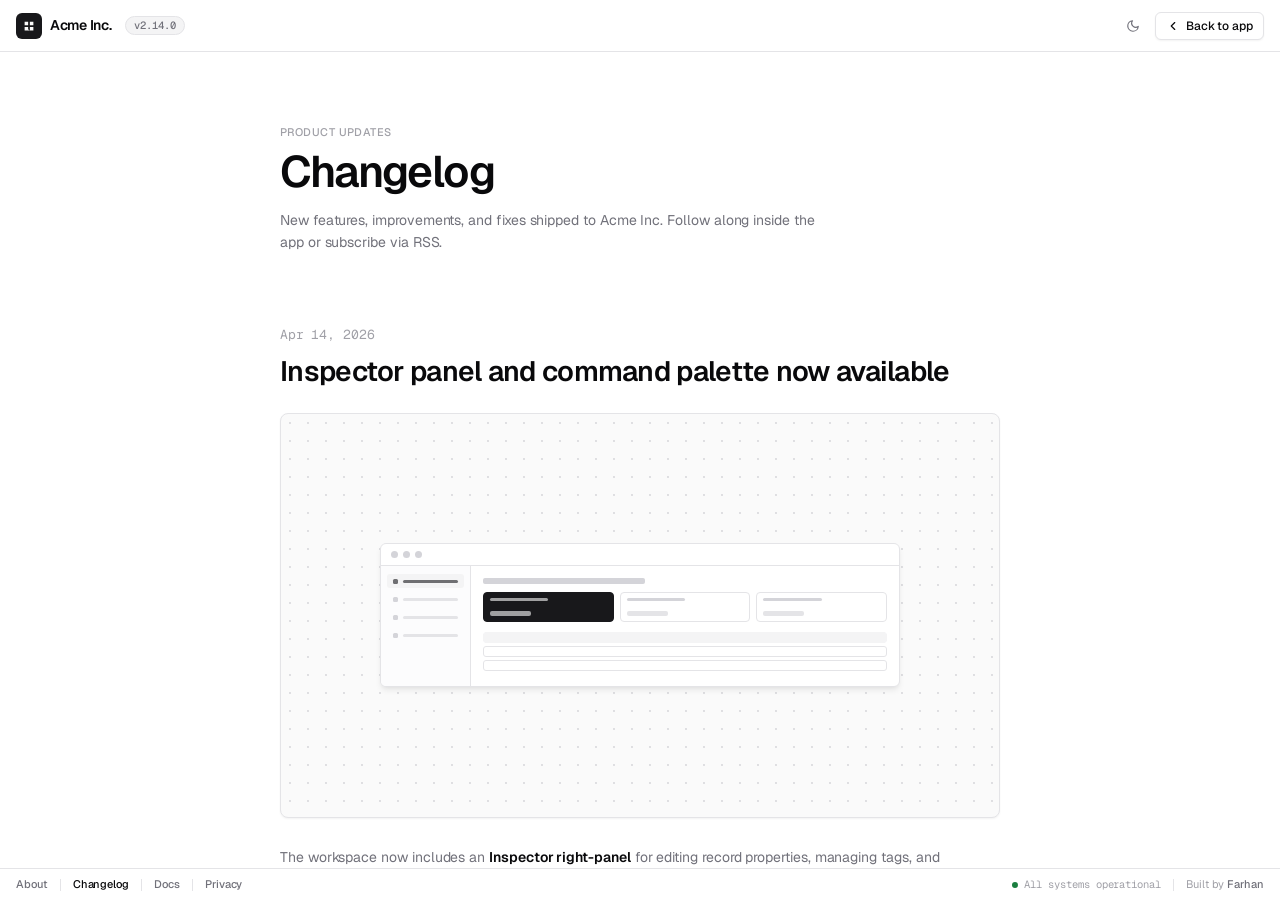
==== commit 0d76dbfc: "Refine status chip palette and update shell pages" ====
--- a/changelog.html
+++ b/changelog.html
@@ -1,203 +1,293 @@
-<!DOCTYPE html>
+<!doctype html>
 <html lang="en">
-<head>
-  <meta charset="UTF-8" />
-  <meta name="viewport" content="width=device-width, initial-scale=1.0" />
-  <title>Changelog · Acme Inc.</title>
-  <link rel="preconnect" href="https://fonts.googleapis.com" />
-  <link rel="preconnect" href="https://fonts.gstatic.com" crossorigin />
-  <link href="https://fonts.googleapis.com/css2?family=Geist:wght@300;400;500;600;700&family=Geist+Mono:wght@400;500&display=swap" rel="stylesheet" />
-  <link rel="stylesheet" href="css/app.css" />
-  <script>
-    (function () {
-      try {
-        var stored = localStorage.getItem('app-theme');
-        var theme = stored || (matchMedia('(prefers-color-scheme: dark)').matches ? 'dark' : 'light');
-        document.documentElement.setAttribute('data-theme', theme);
-      } catch (_) {}
-    })();
-  </script>
-</head>
-<body>
-
-<!-- TOPBAR -->
-<header class="topbar">
-  <a href="index.html" class="topbar-logo">
-    <div class="logo-mark">
-      <svg viewBox="0 0 16 16" fill="none" stroke="currentColor" stroke-width="2" stroke-linecap="round" stroke-linejoin="round">
-        <path d="M3 3h4v4H3zM9 3h4v4H9zM3 9h4v4H9zM3 9h4v4H3zM9 9h4v4H9z" fill="currentColor" stroke="none"/>
-      </svg>
-    </div>
-    <span>Acme Inc.</span>
-  </a>
-  <a href="changelog.html" class="version-pill" title="View changelog">v2.14.0</a>
-
-  <div class="topbar-spacer"></div>
-
-  <button class="btn btn-ghost btn-icon btn-sm theme-toggle" id="themeToggle" aria-label="Toggle theme" title="Toggle theme">
-    <svg class="icon icon-sm theme-icon-light" viewBox="0 0 24 24"><circle cx="12" cy="12" r="4"/><path d="M12 2v2M12 20v2M4.93 4.93l1.41 1.41M17.66 17.66l1.41 1.41M2 12h2M20 12h2M6.34 17.66l-1.41 1.41M19.07 4.93l-1.41 1.41"/></svg>
-    <svg class="icon icon-sm theme-icon-dark" viewBox="0 0 24 24"><path d="M21 12.79A9 9 0 1 1 11.21 3 7 7 0 0 0 21 12.79Z"/></svg>
-  </button>
-
-  <a href="index.html" class="btn btn-outline btn-sm">
-    <svg class="icon icon-sm" viewBox="0 0 24 24"><path d="m15 18-6-6 6-6"/></svg>
-    Back to app
-  </a>
-</header>
-
-<main class="changelog-main">
-  <div class="changelog-area">
-      <div class="changelog">
-        <header class="cl-header">
-          <span class="cl-eyebrow">Product Updates</span>
-          <h1 class="cl-title">Changelog</h1>
-          <p class="cl-sub">New features, improvements, and fixes shipped to Acme Inc. Follow along inside the app or subscribe via RSS.</p>
-        </header>
-
-        <article class="cl-entry">
-          <div class="cl-date">Apr 14, 2026</div>
-          <a href="#v2140" class="cl-entry-title">Inspector panel and command palette now available</a>
-          <div class="cl-hero">
-            <div class="hero-mock">
-              <div class="hm-bar"><span class="hm-dot"></span><span class="hm-dot"></span><span class="hm-dot"></span></div>
-              <div class="hm-body">
-                <div class="hm-side">
-                  <div class="hm-si sel"><span class="d"></span><span class="l"></span></div>
-                  <div class="hm-si"><span class="d"></span><span class="l" style="width:60%"></span></div>
-                  <div class="hm-si"><span class="d"></span><span class="l" style="width:75%"></span></div>
-                  <div class="hm-si"><span class="d"></span><span class="l" style="width:50%"></span></div>
-                </div>
-                <div class="hm-main">
-                  <div class="hm-title"></div>
-                  <div class="hm-cards">
-                    <div class="hm-card hl"><div class="t"></div><div class="b"></div></div>
-                    <div class="hm-card"><div class="t"></div><div class="b"></div></div>
-                    <div class="hm-card"><div class="t"></div><div class="b"></div></div>
-                  </div>
-                  <div class="hm-table">
-                    <div class="hm-row sel"></div>
-                    <div class="hm-row"></div>
-                    <div class="hm-row"></div>
+  <head>
+    <meta charset="UTF-8" />
+    <meta name="viewport" content="width=device-width, initial-scale=1.0" />
+    <title>Changelog · Acme Inc.</title>
+    <link rel="preconnect" href="https://fonts.googleapis.com" />
+    <link rel="preconnect" href="https://fonts.gstatic.com" crossorigin />
+    <link
+      href="https://fonts.googleapis.com/css2?family=Geist:wght@300;400;500;600;700&family=Geist+Mono:wght@400;500&display=swap"
+      rel="stylesheet"
+    />
+    <link rel="stylesheet" href="css/app.css" />
+    <script>
+      (function () {
+        try {
+          var stored = localStorage.getItem("app-theme");
+          var theme =
+            stored || (matchMedia("(prefers-color-scheme: dark)").matches ? "dark" : "light");
+          document.documentElement.setAttribute("data-theme", theme);
+        } catch (_) {}
+      })();
+    </script>
+  </head>
+  <body>
+    <!-- TOPBAR -->
+    <header class="topbar">
+      <a href="index.html" class="topbar-logo">
+        <div class="logo-mark">
+          <svg
+            viewBox="0 0 16 16"
+            fill="none"
+            stroke="currentColor"
+            stroke-width="2"
+            stroke-linecap="round"
+            stroke-linejoin="round"
+          >
+            <path
+              d="M3 3h4v4H3zM9 3h4v4H9zM3 9h4v4H9zM3 9h4v4H3zM9 9h4v4H9z"
+              fill="currentColor"
+              stroke="none"
+            />
+          </svg>
+        </div>
+        <span>Acme Inc.</span>
+      </a>
+      <a href="changelog.html" class="version-pill" title="View changelog">v2.14.0</a>
+
+      <div class="topbar-spacer"></div>
+
+      <button
+        class="btn btn-ghost btn-icon btn-sm theme-toggle"
+        id="themeToggle"
+        aria-label="Toggle theme"
+        title="Toggle theme"
+      >
+        <svg class="icon icon-sm theme-icon-light" viewBox="0 0 24 24">
+          <circle cx="12" cy="12" r="4" />
+          <path
+            d="M12 2v2M12 20v2M4.93 4.93l1.41 1.41M17.66 17.66l1.41 1.41M2 12h2M20 12h2M6.34 17.66l-1.41 1.41M19.07 4.93l-1.41 1.41"
+          />
+        </svg>
+        <svg class="icon icon-sm theme-icon-dark" viewBox="0 0 24 24">
+          <path d="M21 12.79A9 9 0 1 1 11.21 3 7 7 0 0 0 21 12.79Z" />
+        </svg>
+      </button>
+
+      <a href="index.html" class="btn btn-outline btn-sm">
+        <svg class="icon icon-sm" viewBox="0 0 24 24"><path d="m15 18-6-6 6-6" /></svg>
+        Back to app
+      </a>
+    </header>
+
+    <main class="changelog-main">
+      <div class="changelog-area">
+        <div class="changelog">
+          <header class="cl-header">
+            <span class="cl-eyebrow">Product Updates</span>
+            <h1 class="cl-title">Changelog</h1>
+            <p class="cl-sub">
+              New features, improvements, and fixes shipped to Acme Inc. Follow along inside the app
+              or subscribe via RSS.
+            </p>
+          </header>
+
+          <article class="cl-entry">
+            <div class="cl-date">Apr 14, 2026</div>
+            <a href="#v2140" class="cl-entry-title"
+              >Inspector panel and command palette now available</a
+            >
+            <div class="cl-hero">
+              <div class="hero-mock">
+                <div class="hm-bar">
+                  <span class="hm-dot"></span><span class="hm-dot"></span
+                  ><span class="hm-dot"></span>
+                </div>
+                <div class="hm-body">
+                  <div class="hm-side">
+                    <div class="hm-si sel"><span class="d"></span><span class="l"></span></div>
+                    <div class="hm-si">
+                      <span class="d"></span><span class="l" style="width: 60%"></span>
+                    </div>
+                    <div class="hm-si">
+                      <span class="d"></span><span class="l" style="width: 75%"></span>
+                    </div>
+                    <div class="hm-si">
+                      <span class="d"></span><span class="l" style="width: 50%"></span>
+                    </div>
+                  </div>
+                  <div class="hm-main">
+                    <div class="hm-title"></div>
+                    <div class="hm-cards">
+                      <div class="hm-card hl">
+                        <div class="t"></div>
+                        <div class="b"></div>
+                      </div>
+                      <div class="hm-card">
+                        <div class="t"></div>
+                        <div class="b"></div>
+                      </div>
+                      <div class="hm-card">
+                        <div class="t"></div>
+                        <div class="b"></div>
+                      </div>
+                    </div>
+                    <div class="hm-table">
+                      <div class="hm-row sel"></div>
+                      <div class="hm-row"></div>
+                      <div class="hm-row"></div>
+                    </div>
                   </div>
                 </div>
               </div>
             </div>
-          </div>
-          <p class="cl-body-text">
-            The workspace now includes an <strong>Inspector right-panel</strong> for editing record properties, managing tags, and reviewing activity without leaving the canvas. Open it from any row, or toggle it with the slim tab on the edge.
-          </p>
-          <p class="cl-body-text">
-            We've also rolled out a <strong>command palette</strong> — hit <code>⌘K</code> anywhere in the app to jump between workspaces, items, and settings. <a href="#learn">Learn more</a> about the new shortcuts.
-          </p>
-          <div class="cl-authors">
-            <a href="#farhan" class="cl-author">
-              <span class="cl-author-avatar" style="background:#0EA5E9">FH</span>
-              Farhan H.
-            </a>
-            <a href="#aisha" class="cl-author">
-              <span class="cl-author-avatar" style="background:#8B5CF6">AK</span>
-              Aisha K.
-            </a>
-          </div>
-        </article>
-
-        <article class="cl-entry">
-          <div class="cl-date">Mar 28, 2026</div>
-          <a href="#v2132" class="cl-entry-title">Permissions, webhook retries, and timezone fixes</a>
-          <div class="cl-hero dark">
-            <div class="hero-mock">
-              <div class="hm-bar"><span class="hm-dot"></span><span class="hm-dot"></span><span class="hm-dot"></span></div>
-              <div class="hm-body">
-                <div class="hm-side">
-                  <div class="hm-si"><span class="d"></span><span class="l" style="width:65%"></span></div>
-                  <div class="hm-si sel"><span class="d"></span><span class="l"></span></div>
-                  <div class="hm-si"><span class="d"></span><span class="l" style="width:55%"></span></div>
-                </div>
-                <div class="hm-main">
-                  <div class="hm-title" style="width:30%"></div>
-                  <div class="hm-table">
-                    <div class="hm-row"></div>
-                    <div class="hm-row sel"></div>
-                    <div class="hm-row"></div>
-                    <div class="hm-row"></div>
-                    <div class="hm-row"></div>
+            <p class="cl-body-text">
+              The workspace now includes an <strong>Inspector right-panel</strong> for editing
+              record properties, managing tags, and reviewing activity without leaving the canvas.
+              Open it from any row, or toggle it with the slim tab on the edge.
+            </p>
+            <p class="cl-body-text">
+              We've also rolled out a <strong>command palette</strong> — hit
+              <code>⌘K</code> anywhere in the app to jump between workspaces, items, and settings.
+              <a href="#learn">Learn more</a> about the new shortcuts.
+            </p>
+            <div class="cl-authors">
+              <a href="#farhan" class="cl-author">
+                <span class="cl-author-avatar" style="background: #0ea5e9">FH</span>
+                Farhan M.
+              </a>
+              <a href="#aisha" class="cl-author">
+                <span class="cl-author-avatar" style="background: #8b5cf6">AK</span>
+                Aisha K.
+              </a>
+            </div>
+          </article>
+
+          <article class="cl-entry">
+            <div class="cl-date">Mar 28, 2026</div>
+            <a href="#v2132" class="cl-entry-title"
+              >Permissions, webhook retries, and timezone fixes</a
+            >
+            <div class="cl-hero dark">
+              <div class="hero-mock">
+                <div class="hm-bar">
+                  <span class="hm-dot"></span><span class="hm-dot"></span
+                  ><span class="hm-dot"></span>
+                </div>
+                <div class="hm-body">
+                  <div class="hm-side">
+                    <div class="hm-si">
+                      <span class="d"></span><span class="l" style="width: 65%"></span>
+                    </div>
+                    <div class="hm-si sel"><span class="d"></span><span class="l"></span></div>
+                    <div class="hm-si">
+                      <span class="d"></span><span class="l" style="width: 55%"></span>
+                    </div>
+                  </div>
+                  <div class="hm-main">
+                    <div class="hm-title" style="width: 30%"></div>
+                    <div class="hm-table">
+                      <div class="hm-row"></div>
+                      <div class="hm-row sel"></div>
+                      <div class="hm-row"></div>
+                      <div class="hm-row"></div>
+                      <div class="hm-row"></div>
+                    </div>
                   </div>
                 </div>
               </div>
             </div>
-          </div>
-          <p class="cl-body-text">
-            A small but important patch release. <strong>Admin users</strong> can once again write to <code>billing</code> endpoints after we resolved a regression in our permission check. Webhook delivery now honours exponential backoff after rate-limit responses, and date pickers correctly respect the workspace timezone instead of UTC.
-          </p>
-          <div class="cl-authors">
-            <a href="#aisha" class="cl-author">
-              <span class="cl-author-avatar" style="background:#8B5CF6">AK</span>
-              Aisha K.
-            </a>
-            <a href="#mo" class="cl-author">
-              <span class="cl-author-avatar" style="background:#10B981">MR</span>
-              Mo R.
-            </a>
-          </div>
-        </article>
-
-        <article class="cl-entry">
-          <div class="cl-date">Mar 11, 2026</div>
-          <a href="#v2130" class="cl-entry-title">Console panel, status badges, and a new mobile shell</a>
-          <div class="cl-hero">
-            <div class="hero-mock">
-              <div class="hm-bar"><span class="hm-dot"></span><span class="hm-dot"></span><span class="hm-dot"></span></div>
-              <div class="hm-body">
-                <div class="hm-side">
-                  <div class="hm-si sel"><span class="d"></span><span class="l" style="width:70%"></span></div>
-                  <div class="hm-si"><span class="d"></span><span class="l" style="width:55%"></span></div>
-                  <div class="hm-si"><span class="d"></span><span class="l" style="width:65%"></span></div>
-                </div>
-                <div class="hm-main">
-                  <div class="hm-title"></div>
-                  <div class="hm-cards">
-                    <div class="hm-card"><div class="t"></div><div class="b"></div></div>
-                    <div class="hm-card hl"><div class="t"></div><div class="b"></div></div>
-                    <div class="hm-card"><div class="t"></div><div class="b"></div></div>
-                    <div class="hm-card"><div class="t"></div><div class="b"></div></div>
+            <p class="cl-body-text">
+              A small but important patch release. <strong>Admin users</strong> can once again write
+              to <code>billing</code> endpoints after we resolved a regression in our permission
+              check. Webhook delivery now honours exponential backoff after rate-limit responses,
+              and date pickers correctly respect the workspace timezone instead of UTC.
+            </p>
+            <div class="cl-authors">
+              <a href="#aisha" class="cl-author">
+                <span class="cl-author-avatar" style="background: #8b5cf6">AK</span>
+                Aisha K.
+              </a>
+              <a href="#mo" class="cl-author">
+                <span class="cl-author-avatar" style="background: #10b981">MR</span>
+                Mo R.
+              </a>
+            </div>
+          </article>
+
+          <article class="cl-entry">
+            <div class="cl-date">Mar 11, 2026</div>
+            <a href="#v2130" class="cl-entry-title"
+              >Console panel, status badges, and a new mobile shell</a
+            >
+            <div class="cl-hero">
+              <div class="hero-mock">
+                <div class="hm-bar">
+                  <span class="hm-dot"></span><span class="hm-dot"></span
+                  ><span class="hm-dot"></span>
+                </div>
+                <div class="hm-body">
+                  <div class="hm-side">
+                    <div class="hm-si sel">
+                      <span class="d"></span><span class="l" style="width: 70%"></span>
+                    </div>
+                    <div class="hm-si">
+                      <span class="d"></span><span class="l" style="width: 55%"></span>
+                    </div>
+                    <div class="hm-si">
+                      <span class="d"></span><span class="l" style="width: 65%"></span>
+                    </div>
+                  </div>
+                  <div class="hm-main">
+                    <div class="hm-title"></div>
+                    <div class="hm-cards">
+                      <div class="hm-card">
+                        <div class="t"></div>
+                        <div class="b"></div>
+                      </div>
+                      <div class="hm-card hl">
+                        <div class="t"></div>
+                        <div class="b"></div>
+                      </div>
+                      <div class="hm-card">
+                        <div class="t"></div>
+                        <div class="b"></div>
+                      </div>
+                      <div class="hm-card">
+                        <div class="t"></div>
+                        <div class="b"></div>
+                      </div>
+                    </div>
                   </div>
                 </div>
               </div>
             </div>
-          </div>
-          <p class="cl-body-text">
-            We've shipped a <strong>console panel</strong> at the bottom of the workspace for live logs, output, and problems — collapse it with the chevron to reclaim vertical space. Tables now use colour-coded status badges for Active, Pending, and Error states.
-          </p>
-          <p class="cl-body-text">
-            On mobile, the shell has been rewritten as an <strong>off-canvas drawer</strong> with a five-tab bottom navigation, so every tool in the app is one tap away.
-          </p>
-          <div class="cl-authors">
-            <a href="#farhan" class="cl-author">
-              <span class="cl-author-avatar" style="background:#0EA5E9">FH</span>
-              Farhan H.
-            </a>
-          </div>
-        </article>
-
+            <p class="cl-body-text">
+              We've shipped a <strong>console panel</strong> at the bottom of the workspace for live
+              logs, output, and problems — collapse it with the chevron to reclaim vertical space.
+              Tables now use colour-coded status badges for Active, Pending, and Error states.
+            </p>
+            <p class="cl-body-text">
+              On mobile, the shell has been rewritten as an <strong>off-canvas drawer</strong> with
+              a five-tab bottom navigation, so every tool in the app is one tap away.
+            </p>
+            <div class="cl-authors">
+              <a href="#farhan" class="cl-author">
+                <span class="cl-author-avatar" style="background: #0ea5e9">FH</span>
+                Farhan M.
+              </a>
+            </div>
+          </article>
+        </div>
       </div>
-    </div>
-</main>
-
-<!-- APP FOOTER -->
-<footer class="app-footer">
-  <a href="index.html#about">About</a>
-  <span class="footer-sep"></span>
-  <a href="changelog.html" style="color:var(--text-1)">Changelog</a>
-  <span class="footer-sep"></span>
-  <a href="index.html#docs">Docs</a>
-  <span class="footer-sep"></span>
-  <a href="index.html#privacy">Privacy</a>
-  <span class="footer-spacer"></span>
-  <span class="footer-meta">All systems operational</span>
-  <span class="footer-sep"></span>
-  <span>Built by <a href="#farhan" style="display:inline">Farhan</a></span>
-</footer>
-
-<script src="js/app.js" defer></script>
-</body>
+    </main>
+
+    <!-- APP FOOTER -->
+    <footer class="app-footer">
+      <a href="index.html#about">About</a>
+      <span class="footer-sep"></span>
+      <a href="changelog.html" style="color: var(--text-1)">Changelog</a>
+      <span class="footer-sep"></span>
+      <a href="index.html#docs">Docs</a>
+      <span class="footer-sep"></span>
+      <a href="index.html#privacy">Privacy</a>
+      <span class="footer-spacer"></span>
+      <span class="footer-meta">All systems operational</span>
+      <span class="footer-sep"></span>
+      <span>Built by <a href="#farhan" style="display: inline">Farhan</a></span>
+    </footer>
+
+    <script src="js/app.js" defer></script>
+  </body>
 </html>
--- a/css/app.css
+++ b/css/app.css
@@ -69,11 +69,11 @@
   --ring:                 240 5% 64.9%;
 
   /* Status */
-  --success:              142 71% 36%;
-  --success-bg:           142 71% 95%;
-  --warning:              35 92% 38%;
-  --warning-bg:           38 92% 95%;
-  --info-bg:              214 95% 96%;
+  --success:              142 65% 30%;
+  --success-bg:           142 60% 94%;
+  --warning:              32 85% 32%;
+  --warning-bg:           38 88% 93%;
+  --info-bg:              214 95% 95%;
 
   /* Backwards-compatible aliases used throughout */
   --bg:        hsl(var(--background));
@@ -91,20 +91,18 @@
   --overlay:   hsl(240 10% 3.9% / 0.45);
 
   /* Status semantic */
-  --green-bg:  hsl(var(--success-bg)); --green-bd: hsl(142 50% 80%); --green-tx: hsl(var(--success));
-  --amber-bg:  hsl(var(--warning-bg)); --amber-bd: hsl(38 80% 75%);  --amber-tx: hsl(var(--warning));
-  --red-bg:    hsl(0 93% 96%);         --red-bd:   hsl(0 80% 85%);   --red-tx:   hsl(var(--destructive));
-  --blue-bg:   hsl(var(--info-bg));    --blue-bd:  hsl(214 90% 82%); --blue-tx:  hsl(var(--info));
+  --green-bg:  hsl(var(--success-bg)); --green-bd: hsl(142 55% 78%); --green-tx: hsl(var(--success));
+  --amber-bg:  hsl(var(--warning-bg)); --amber-bd: hsl(35 85% 72%);  --amber-tx: hsl(var(--warning));
+  --red-bg:    hsl(0 88% 95%);         --red-bd:   hsl(0 78% 82%);   --red-tx:   hsl(0 72% 42%);
+  --blue-bg:   hsl(var(--info-bg));    --blue-bd:  hsl(214 90% 80%); --blue-tx:  hsl(217 91% 45%);
+  --violet-bg: hsl(262 85% 96%);       --violet-bd:hsl(262 75% 82%); --violet-tx:hsl(262 70% 46%);
 
   /* ── Layout ──────────────────────────────── */
   --panel-w:       240px;
   --panel-w-rail:   52px;
   --right-w:       300px;
-  --bottom-h:      min(200px, 34dvh);   /* never eats more than 1/3 of viewport */
-  --bottom-h-tab:   38px;
   --topbar-h:       52px;
-  --toolbar-h:      44px;
-  --mobile-nav-h:   56px;
+  --mobile-nav-h:   68px;
 
   /* ── Spacing ─────────────────────────────── */
   --sp-1:  4px;  --sp-2:  6px;  --sp-3:  8px;
@@ -172,12 +170,12 @@
   --ring:                 240 4.9% 83.9%;
 
   /* Status (dimmed for dark background) */
-  --success:              142 60% 55%;
-  --success-bg:           142 50% 14%;
-  --warning:              38 92% 60%;
-  --warning-bg:           38 60% 14%;
-  --info:                 217 91% 60%;
-  --info-bg:              217 60% 14%;
+  --success:              142 65% 58%;
+  --success-bg:           142 55% 13%;
+  --warning:              38 95% 62%;
+  --warning-bg:           35 70% 13%;
+  --info:                 217 92% 62%;
+  --info-bg:              217 70% 14%;
 
   /* Aliases that were hard-coded in light mode */
   --border-2:  hsl(240 3.7% 25%);
@@ -185,11 +183,14 @@
   --overlay:   hsl(0 0% 0% / 0.6);
 
   /* Status chip border/bg overrides */
-  --green-bd: hsl(142 30% 28%);
-  --amber-bd: hsl(38 40% 28%);
-  --red-bd:   hsl(0 40% 32%);
-  --blue-bd:  hsl(217 40% 32%);
-  --red-bg:   hsl(0 50% 14%);
+  --green-bd: hsl(142 40% 26%);
+  --amber-bd: hsl(35 55% 26%);
+  --red-bd:   hsl(0 55% 30%);
+  --blue-bd:  hsl(217 55% 30%);
+  --red-bg:   hsl(0 60% 13%);
+  --violet-bg: hsl(262 55% 15%);
+  --violet-bd: hsl(262 50% 30%);
+  --violet-tx: hsl(262 85% 72%);
 }
 
 /* Canvas area dot-grid inverts in dark mode */
@@ -422,6 +423,7 @@
 .chip-green  { background: var(--green-bg);  border-color: var(--green-bd); color: var(--green-tx); }
 .chip-amber  { background: var(--amber-bg);  border-color: var(--amber-bd); color: var(--amber-tx); }
 .chip-red    { background: var(--red-bg);    border-color: var(--red-bd);   color: var(--red-tx);   }
+.chip-violet { background: var(--violet-bg); border-color: var(--violet-bd);color: var(--violet-tx);}
 .chip-outline{ background: transparent; border-color: var(--border-c); color: var(--text-2); }
 .chip-dot { width: 6px; height: 6px; border-radius: var(--r-pill); background: currentColor; margin-right: 6px; }
 
@@ -495,17 +497,13 @@
 .panel-left.collapsed .nav-label,
 .panel-left.collapsed .nav-item-text,
 .panel-left.collapsed .nav-badge,
-.panel-left.collapsed .nav-indent,
-.panel-left.collapsed .panel-footer-meta,
-.panel-left.collapsed .user-meta { display: none; }
+.panel-left.collapsed .nav-indent { display: none; }
 .panel-left.collapsed .panel-hd { justify-content: center; padding: 0; }
 .panel-left.collapsed .panel-hd-chevron { transform: rotate(180deg); }
 .panel-left.collapsed .nav-item {
   padding: 0; justify-content: center; gap: 0;
   margin: 2px var(--sp-2);
 }
-.panel-left.collapsed .nav-indent { display: none; }
-.panel-left.collapsed .panel-footer { justify-content: center; padding: var(--sp-4) 0; }
 .panel-left.collapsed .nav-section { margin-top: var(--sp-2); }
 
 .panel-search-wrap { padding: var(--sp-4) var(--sp-4) var(--sp-3); }
@@ -549,56 +547,10 @@
   background: hsl(var(--primary)); color: hsl(var(--primary-foreground));
 }
 
-.panel-footer {
-  border-top: 1px solid var(--border-c);
-  padding: var(--sp-4) var(--sp-5);
-  display: flex; align-items: center; gap: var(--sp-3); flex-shrink: 0;
-  background: var(--surface);
-}
-.user-avatar {
-  width: 32px; height: 32px; border-radius: var(--r-pill);
-  background: hsl(var(--primary)); color: hsl(var(--primary-foreground));
-  font-size: var(--fs-xs); font-weight: 600; line-height: 1;
-  display: flex; align-items: center; justify-content: center; flex-shrink: 0;
-}
-.user-meta { flex: 1; min-width: 0; }
-.user-name {
-  font-size: var(--fs-md); font-weight: 600; color: var(--text-1);
-  white-space: nowrap; overflow: hidden; text-overflow: ellipsis; line-height: 1.3;
-}
-.user-role { font-size: var(--fs-xs); color: var(--text-3); line-height: 1.3; margin-top: 2px; }
-
 /* ══════════════════════════════════════════════
    MAIN
 ══════════════════════════════════════════════ */
 .main { flex: 1; display: flex; flex-direction: column; overflow: hidden; min-width: 0; }
-
-.canvas-toolbar {
-  height: var(--toolbar-h);
-  background: var(--surface); border-bottom: 1px solid var(--border-c);
-  display: flex; align-items: center;
-  padding: 0 var(--sp-5); gap: var(--sp-2); flex-shrink: 0;
-}
-.toolbar-tabs { display: flex; align-items: center; gap: 2px; flex: 1; min-width: 0; overflow: hidden; }
-.toolbar-tab {
-  height: 28px; padding: 0 var(--sp-4);
-  border-radius: var(--r-md);
-  font-size: var(--fs-md); font-weight: 500; line-height: 1; color: var(--text-2);
-  cursor: pointer; display: flex; align-items: center; gap: var(--sp-2); white-space: nowrap;
-  transition: background var(--t-fast), color var(--t-fast); flex-shrink: 0;
-}
-.toolbar-tab:hover { background: var(--muted-bg); color: var(--text-1); }
-.toolbar-tab.active { background: var(--accent-lt); color: var(--text-1); font-weight: 600; }
-.toolbar-sep { width: 1px; height: 18px; background: var(--border-c); margin: 0 var(--sp-2); flex-shrink: 0; }
-.toolbar-meta {
-  font-family: var(--font-mono);
-  font-size: var(--fs-sm); color: var(--text-3); line-height: 1; white-space: nowrap;
-  display: flex; align-items: center; gap: var(--sp-2);
-}
-.toolbar-meta::before {
-  content: ''; width: 6px; height: 6px; border-radius: var(--r-pill);
-  background: var(--green-tx);
-}
 
 /* ── Canvas ───────────────────────────────── */
 .canvas-area {
@@ -672,84 +624,6 @@
 .c-pill-col { width: 80px; flex-shrink: 0; display: flex; justify-content: flex-end; margin-left: auto; }
 
 /* ══════════════════════════════════════════════
-   BOTTOM PANEL
-══════════════════════════════════════════════ */
-.panel-bottom {
-  background: var(--surface); border-top: 1px solid var(--border-c);
-  display: flex; flex-direction: column; flex-shrink: 0;
-  overflow: hidden;
-  height: var(--bottom-h);
-  transition: height var(--t-panel);
-}
-.panel-bottom.collapsed { height: var(--bottom-h-tab); }
-
-.bottom-tabs {
-  height: var(--h-tab);
-  display: flex; align-items: center;
-  border-bottom: 1px solid var(--border-c);
-  padding: 0 var(--sp-5); gap: var(--sp-1); flex-shrink: 0;
-}
-.bottom-tab {
-  height: var(--h-tab); padding: 0 var(--sp-4);
-  font-size: var(--fs-sm); font-weight: 500; line-height: 1; color: var(--text-3);
-  cursor: pointer;
-  border-bottom: 2px solid transparent; margin-bottom: -1px;
-  display: flex; align-items: center; gap: var(--sp-2);
-  transition: color var(--t-fast), border-color var(--t-fast);
-}
-.bottom-tab:hover { color: var(--text-1); }
-.bottom-tab.active { color: var(--text-1); border-bottom-color: hsl(var(--primary)); font-weight: 600; }
-.bottom-spacer { flex: 1; }
-.bottom-collapse-btn {
-  height: var(--h-tab); padding: 0 var(--sp-3);
-  display: flex; align-items: center; justify-content: center;
-  color: var(--text-3); cursor: pointer;
-  transition: color var(--t-fast);
-  user-select: none;
-}
-.bottom-collapse-btn:hover { color: var(--text-1); }
-.bottom-collapse-chevron { transition: transform var(--t-panel); display: inline-block; }
-.panel-bottom.collapsed .bottom-collapse-chevron { transform: rotate(180deg); }
-
-.bottom-body {
-  flex: 1; display: flex; overflow: hidden;
-  transition: opacity var(--t-panel);
-}
-.panel-bottom.collapsed .bottom-body { opacity: 0; pointer-events: none; }
-
-.log-pane {
-  flex: 1; padding: var(--sp-4) var(--sp-6);
-  overflow-y: auto; display: flex; flex-direction: column; gap: var(--sp-2);
-  border-right: 1px solid var(--border-c);
-  font-family: var(--font-mono);
-}
-.log-row {
-  display: flex; align-items: baseline; gap: var(--sp-3);
-  font-size: var(--fs-sm); line-height: var(--lh); min-height: 18px;
-}
-.log-time { font-size: var(--fs-xs); color: var(--text-3); flex-shrink: 0; width: 60px; }
-.log-msg { color: var(--text-2); }
-.log-msg.info { color: var(--blue-tx); }
-.log-msg.warn { color: var(--amber-tx); }
-.log-msg.ok   { color: var(--green-tx); }
-.log-msg.err  { color: var(--red-tx); }
-.summary-pane {
-  width: 240px; flex-shrink: 0;
-  padding: var(--sp-5) var(--sp-6);
-  display: flex; flex-direction: column; gap: var(--sp-2); overflow-y: auto;
-}
-.sum-label {
-  font-size: 10.5px; font-weight: 600; letter-spacing: 0.06em; text-transform: uppercase;
-  color: var(--text-3); line-height: var(--lh); margin-top: var(--sp-3);
-}
-.sum-label:first-child { margin-top: 0; }
-.sum-kv { display: flex; justify-content: space-between; align-items: center; font-size: var(--fs-sm); line-height: var(--lh); padding: 2px 0; }
-.sum-kv .k { color: var(--text-3); }
-.sum-kv .v { font-family: var(--font-mono); font-size: var(--fs-sm); color: var(--text-1); font-weight: 500; }
-.sum-kv .v.ac { color: hsl(var(--info)); }
-.sum-kv .v.br { color: var(--red-tx); }
-
-/* ══════════════════════════════════════════════
    RIGHT PANEL
 ══════════════════════════════════════════════ */
 .panel-right {
@@ -860,7 +734,7 @@
   flex-shrink: 0;
   z-index: 100;
 }
-.mobile-nav-items { display: flex; height: 100%; }
+.mobile-nav-items { display: flex; height: 100%; width: 100%; flex: 1; }
 .mobile-nav-item {
   flex: 1; display: flex; flex-direction: column;
   align-items: center; justify-content: center; gap: 4px;
@@ -889,7 +763,6 @@
   .topbar-search + .topbar-divider { display: none; }
   .breadcrumb span:not(:last-child),
   .breadcrumb .breadcrumb-sep { display: none; }
-  .summary-pane { width: 180px; }
   .canvas-area { padding: 20px; }
 }
 
@@ -898,7 +771,6 @@
 ══════════════════════════════════════════════ */
 @media (max-width: 640px) {
   .mobile-nav { display: flex; }
-  .panel-bottom { display: none; }
 
   /* Footer stays visible on mobile on every page — same treatment as changelog:
      wraps to two lines when tight, comfortable tap padding.
@@ -951,14 +823,12 @@
   .overlay { display: block; }
 
   .topbar-divider, .avatars, .breadcrumb,
-  .toolbar-sep, .toolbar-meta,
   .hide-mobile { display: none !important; }
 
   .canvas-area { padding: 14px; }
   .c-sidenav { display: none; }
   .c-cards { flex-wrap: wrap; }
   .c-cards .c-card { min-width: calc(50% - var(--sp-3)); }
-  .summary-pane { display: none; }
 }
 
 @media (max-width: 380px) {
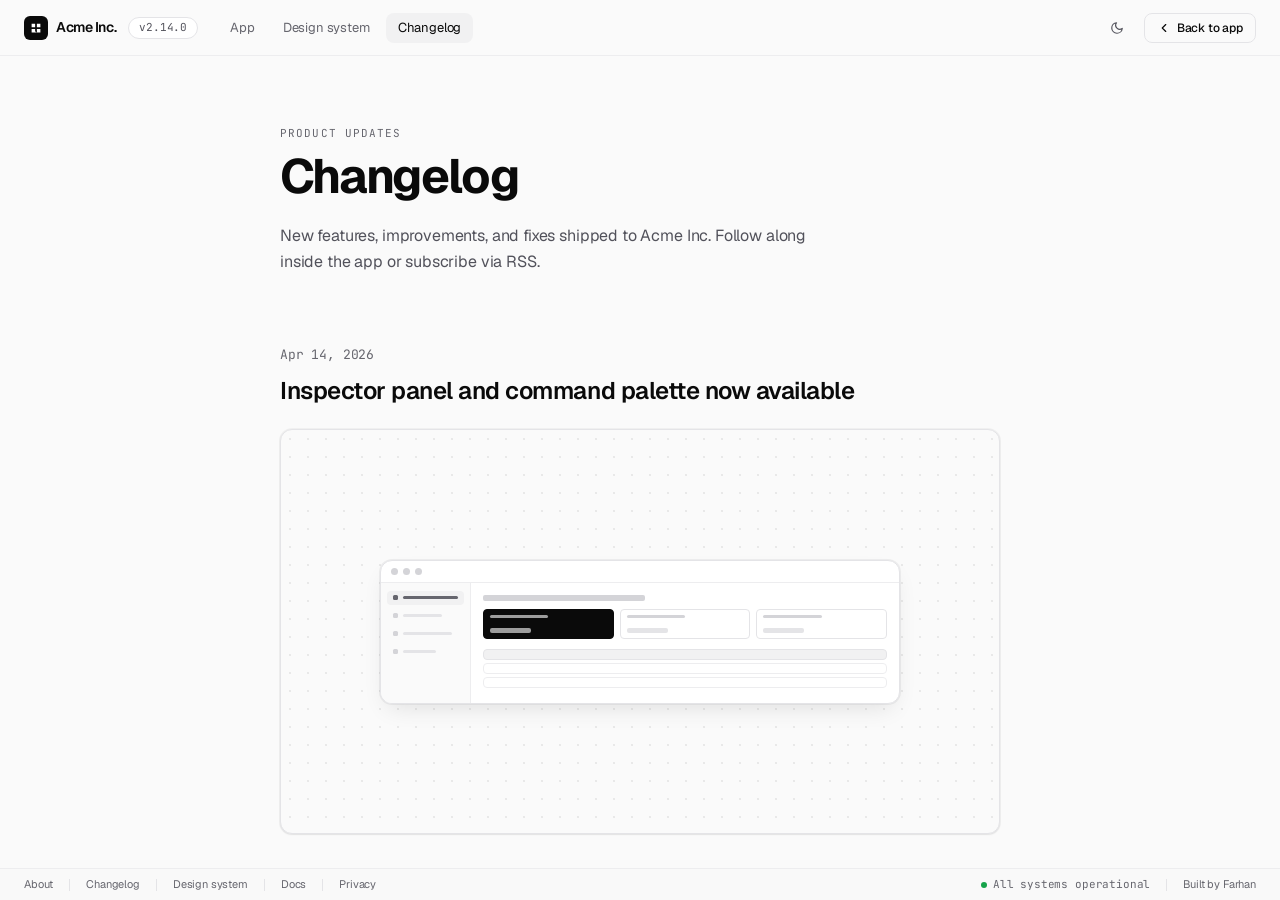
==== commit 19ae9968: "Adopt UI library design language and add design system page Replace the shadcn-style HSL tokens with" ====
--- a/changelog.html
+++ b/changelog.html
@@ -1,22 +1,30 @@
 <!doctype html>
-<html lang="en">
+<html lang="en" data-theme="dark">
   <head>
     <meta charset="UTF-8" />
     <meta name="viewport" content="width=device-width, initial-scale=1.0" />
-    <title>Changelog · Acme Inc.</title>
-    <link rel="preconnect" href="https://fonts.googleapis.com" />
-    <link rel="preconnect" href="https://fonts.gstatic.com" crossorigin />
-    <link
-      href="https://fonts.googleapis.com/css2?family=Geist:wght@300;400;500;600;700&family=Geist+Mono:wght@400;500&display=swap"
-      rel="stylesheet"
-    />
-    <link rel="stylesheet" href="css/app.css" />
+    <title>Changelog — farhan.app</title>
+    <link rel="icon" type="image/svg+xml" href="data:image/svg+xml,%3Csvg xmlns='http://www.w3.org/2000/svg' viewBox='0 0 16 16'%3E%3Crect width='16' height='16' rx='4' fill='%23f5f5f5'/%3E%3Cpath d='M4 4h3v3H4zM9 4h3v3H9zM4 9h3v3H4zM9 9h3v3H9z' fill='%23151515'/%3E%3C/svg%3E" />
+    <meta name="color-scheme" content="dark light" />
+    <meta name="theme-color" content="#151515" media="(prefers-color-scheme: dark)" />
+    <meta name="theme-color" content="#FAFAFA" media="(prefers-color-scheme: light)" />
+    <link rel="preload" href="fonts/geist-var.woff2" as="font" type="font/woff2" crossorigin />
+    <link rel="preload" href="fonts/jetbrains-mono-var.woff2" as="font" type="font/woff2" crossorigin />
+    <link rel="stylesheet" href="css/00-layers.css" />
+    <link rel="stylesheet" href="css/05-fonts.css" />
+    <link rel="stylesheet" href="css/10-tokens.css" />
+    <link rel="stylesheet" href="css/11-theme.css" />
+    <link rel="stylesheet" href="css/20-base.css" />
+    <link rel="stylesheet" href="css/30-primitives.css" />
+    <link rel="stylesheet" href="css/40-shell.css" />
+    <link rel="stylesheet" href="css/50-pages.css" />
+    <link rel="stylesheet" href="css/theme.css" />
     <script>
+      // Apply theme before first paint. Saved choice wins; otherwise dark, unless the OS asks for light.
       (function () {
         try {
           var stored = localStorage.getItem("app-theme");
-          var theme =
-            stored || (matchMedia("(prefers-color-scheme: dark)").matches ? "dark" : "light");
+          var theme = stored || (matchMedia("(prefers-color-scheme: light)").matches ? "light" : "dark");
           document.documentElement.setAttribute("data-theme", theme);
         } catch (_) {}
       })();
@@ -45,6 +53,11 @@
         <span>Acme Inc.</span>
       </a>
       <a href="changelog.html" class="version-pill" title="View changelog">v2.14.0</a>
+      <nav class="topbar-nav" aria-label="Primary">
+        <a href="index.html" class="topbar-link">App</a>
+        <a href="design-system.html" class="topbar-link">Design system</a>
+        <a href="changelog.html" class="topbar-link" aria-current="page">Changelog</a>
+      </nav>
 
       <div class="topbar-spacer"></div>
 
@@ -75,7 +88,7 @@
       <div class="changelog-area">
         <div class="changelog">
           <header class="cl-header">
-            <span class="cl-eyebrow">Product Updates</span>
+            <span class="eyebrow">Product Updates</span>
             <h1 class="cl-title">Changelog</h1>
             <p class="cl-sub">
               New features, improvements, and fixes shipped to Acme Inc. Follow along inside the app
@@ -98,13 +111,13 @@
                   <div class="hm-side">
                     <div class="hm-si sel"><span class="d"></span><span class="l"></span></div>
                     <div class="hm-si">
-                      <span class="d"></span><span class="l" style="width: 60%"></span>
-                    </div>
-                    <div class="hm-si">
-                      <span class="d"></span><span class="l" style="width: 75%"></span>
-                    </div>
-                    <div class="hm-si">
-                      <span class="d"></span><span class="l" style="width: 50%"></span>
+                      <span class="d"></span><span class="l" ></span>
+                    </div>
+                    <div class="hm-si">
+                      <span class="d"></span><span class="l" ></span>
+                    </div>
+                    <div class="hm-si">
+                      <span class="d"></span><span class="l" ></span>
                     </div>
                   </div>
                   <div class="hm-main">
@@ -144,11 +157,11 @@
             </p>
             <div class="cl-authors">
               <a href="#farhan" class="cl-author">
-                <span class="cl-author-avatar" style="background: #0ea5e9">FH</span>
+                <span class="avatar avatar--info">FH</span>
                 Farhan M.
               </a>
               <a href="#aisha" class="cl-author">
-                <span class="cl-author-avatar" style="background: #8b5cf6">AK</span>
+                <span class="avatar avatar--violet">AK</span>
                 Aisha K.
               </a>
             </div>
@@ -159,7 +172,7 @@
             <a href="#v2132" class="cl-entry-title"
               >Permissions, webhook retries, and timezone fixes</a
             >
-            <div class="cl-hero dark">
+            <div class="cl-hero" data-theme="dark">
               <div class="hero-mock">
                 <div class="hm-bar">
                   <span class="hm-dot"></span><span class="hm-dot"></span
@@ -168,15 +181,15 @@
                 <div class="hm-body">
                   <div class="hm-side">
                     <div class="hm-si">
-                      <span class="d"></span><span class="l" style="width: 65%"></span>
+                      <span class="d"></span><span class="l" ></span>
                     </div>
                     <div class="hm-si sel"><span class="d"></span><span class="l"></span></div>
                     <div class="hm-si">
-                      <span class="d"></span><span class="l" style="width: 55%"></span>
+                      <span class="d"></span><span class="l" ></span>
                     </div>
                   </div>
                   <div class="hm-main">
-                    <div class="hm-title" style="width: 30%"></div>
+                    <div class="hm-title" ></div>
                     <div class="hm-table">
                       <div class="hm-row"></div>
                       <div class="hm-row sel"></div>
@@ -196,11 +209,11 @@
             </p>
             <div class="cl-authors">
               <a href="#aisha" class="cl-author">
-                <span class="cl-author-avatar" style="background: #8b5cf6">AK</span>
+                <span class="avatar avatar--violet">AK</span>
                 Aisha K.
               </a>
               <a href="#mo" class="cl-author">
-                <span class="cl-author-avatar" style="background: #10b981">MR</span>
+                <span class="avatar avatar--success">MR</span>
                 Mo R.
               </a>
             </div>
@@ -220,13 +233,13 @@
                 <div class="hm-body">
                   <div class="hm-side">
                     <div class="hm-si sel">
-                      <span class="d"></span><span class="l" style="width: 70%"></span>
-                    </div>
-                    <div class="hm-si">
-                      <span class="d"></span><span class="l" style="width: 55%"></span>
-                    </div>
-                    <div class="hm-si">
-                      <span class="d"></span><span class="l" style="width: 65%"></span>
+                      <span class="d"></span><span class="l" ></span>
+                    </div>
+                    <div class="hm-si">
+                      <span class="d"></span><span class="l" ></span>
+                    </div>
+                    <div class="hm-si">
+                      <span class="d"></span><span class="l" ></span>
                     </div>
                   </div>
                   <div class="hm-main">
@@ -264,7 +277,7 @@
             </p>
             <div class="cl-authors">
               <a href="#farhan" class="cl-author">
-                <span class="cl-author-avatar" style="background: #0ea5e9">FH</span>
+                <span class="avatar avatar--info">FH</span>
                 Farhan M.
               </a>
             </div>
@@ -277,7 +290,9 @@
     <footer class="app-footer">
       <a href="index.html#about">About</a>
       <span class="footer-sep"></span>
-      <a href="changelog.html" style="color: var(--text-1)">Changelog</a>
+      <a href="changelog.html">Changelog</a>
+      <span class="footer-sep"></span>
+      <a href="design-system.html">Design system</a>
       <span class="footer-sep"></span>
       <a href="index.html#docs">Docs</a>
       <span class="footer-sep"></span>
@@ -285,7 +300,7 @@
       <span class="footer-spacer"></span>
       <span class="footer-meta">All systems operational</span>
       <span class="footer-sep"></span>
-      <span>Built by <a href="#farhan" style="display: inline">Farhan</a></span>
+      <span>Built by <a href="https://farhan.app" target="_blank" rel="noopener">Farhan</a></span>
     </footer>
 
     <script src="js/app.js" defer></script>
--- a/css/00-layers.css
+++ b/css/00-layers.css
@@ -0,0 +1,12 @@
+/* =============================================================================
+   Cascade layers — order = precedence (later wins).
+   Anything written OUTSIDE a layer beats all of them, so a theme is just an
+   un-layered :root { --token: value } block in theme.css.
+
+     tokens      design tokens (scales, semantic colours, knobs)
+     base        reset + element defaults
+     primitives  generic building blocks (buttons, chips, inputs, cards, tables…)
+     shell       app chrome (topbar, side panels, footer, mobile nav, dialogs)
+     pages       page-specific styles (canvas wireframe, changelog, design system)
+   ========================================================================== */
+@layer tokens, base, primitives, shell, pages;
--- a/css/05-fonts.css
+++ b/css/05-fonts.css
@@ -0,0 +1,3 @@
+/* Self-hosted variable fonts (woff2) — no third-party requests. */
+@font-face{font-family:'Geist';font-style:normal;font-weight:100 900;font-display:swap;src:url(../fonts/geist-var.woff2) format('woff2')}
+@font-face{font-family:'JetBrains Mono';font-style:normal;font-weight:100 800;font-display:swap;src:url(../fonts/jetbrains-mono-var.woff2) format('woff2')}
--- a/css/10-tokens.css
+++ b/css/10-tokens.css
@@ -0,0 +1,140 @@
+/* =============================================================================
+   TOKENS · tier 1 — scales (theme independent)
+   Components never use raw px for spacing, type, radius or motion: they use
+   these. Three global knobs re-scale a whole scale at once:
+
+     --space-unit    density      (4px default; 3px = compact, 5px = roomy)
+     --radius-scale  roundness    (1 default;  0 = square, 1.5 = softer)
+     --type-scale    text size    (1 default)
+   ========================================================================== */
+@layer tokens {
+  :root {
+    /* knobs */
+    --space-unit: 4px;
+    --radius-scale: 1;
+    --type-scale: 1;
+
+    /* spacing — multiples of --space-unit */
+    --space-0-5: calc(var(--space-unit) * .5);
+    --space-1: var(--space-unit);
+    --space-1-5: calc(var(--space-unit) * 1.5);
+    --space-2: calc(var(--space-unit) * 2);
+    --space-2-5: calc(var(--space-unit) * 2.5);
+    --space-3: calc(var(--space-unit) * 3);
+    --space-3-5: calc(var(--space-unit) * 3.5);
+    --space-4: calc(var(--space-unit) * 4);
+    --space-4-5: calc(var(--space-unit) * 4.5);
+    --space-5: calc(var(--space-unit) * 5);
+    --space-6: calc(var(--space-unit) * 6);
+    --space-7: calc(var(--space-unit) * 7);
+    --space-8: calc(var(--space-unit) * 8);
+    --space-10: calc(var(--space-unit) * 10);
+    --space-12: calc(var(--space-unit) * 12);
+    --space-16: calc(var(--space-unit) * 16);
+
+    /* type */
+    --font-sans: 'Geist','Geist Sans','Inter',-apple-system,BlinkMacSystemFont,'Segoe UI',Roboto,sans-serif;
+    --font-mono: 'JetBrains Mono','Fira Code',ui-monospace,monospace;
+    --text-2xs: calc(10px * var(--type-scale));
+    --text-xs: calc(11px * var(--type-scale));
+    --text-sm: calc(12px * var(--type-scale));
+    --text-base: calc(13px * var(--type-scale));
+    --text-md: calc(14px * var(--type-scale));
+    --text-lg: calc(16px * var(--type-scale));
+    --text-xl: calc(18px * var(--type-scale));
+    --text-2xl: calc(20px * var(--type-scale));
+    --text-3xl: calc(24px * var(--type-scale));
+    --text-4xl: calc(32px * var(--type-scale));
+    --text-5xl: calc(40px * var(--type-scale));
+    --text-6xl: calc(56px * var(--type-scale));
+    --weight-regular: 400;
+    --weight-medium: 500;
+    --weight-semibold: 600;
+    --weight-bold: 700;
+    --leading-tight: 1.2;
+    --leading-snug: 1.4;
+    --leading-normal: 1.5;
+    --leading-relaxed: 1.65;
+    --tracking-tight-heading: -0.035em;
+    --tracking-snug: -0.02em;
+    --tracking-body: -0.011em;
+    --tracking-eyebrow: .1em;
+
+    /* radius */
+    --radius-2xs: calc(2px * var(--radius-scale));
+    --radius-xs: calc(4px * var(--radius-scale));
+    --radius-sm: calc(6px * var(--radius-scale));
+    --radius-md: calc(8px * var(--radius-scale));
+    --radius-lg: calc(12px * var(--radius-scale));
+    --radius-xl: calc(16px * var(--radius-scale));
+    --radius-2xl: calc(20px * var(--radius-scale));
+    --radius-3xl: calc(28px * var(--radius-scale));
+    --radius-full: 9999px;
+
+    /* motion — CSS fallbacks for the JS spring engine (see EUI.springs) */
+    --duration-instant: .1s;
+    --duration-fast: .15s;
+    --duration-base: .2s;
+    --duration-slow: .3s;
+    --duration-slower: .5s;
+    --ease-soft: cubic-bezier(.16,1,.3,1);
+    --ease-fast: cubic-bezier(.2,0,0,1);
+    --ease-smooth: cubic-bezier(.22,1,.36,1);
+
+    /* sizing */
+    --control-h-sm: 30px;
+    --control-h-md: 36px;
+    --control-h-lg: 44px;
+    --icon-btn: 32px;
+    --blur-sm: 8px;
+    --blur-md: 12px;
+
+    /* stacking */
+    --z-sticky: 40;
+    --z-panel: 50;
+    --z-bar: 100;
+    --z-popover: 200;
+    --z-modal: 300;
+    --z-toast: 400;
+  }
+}
+
+/* =============================================================================
+   TOKENS · tier 3 — semantic aliases (what a component *means*, not its size)
+   Re-point these to change a whole category, e.g. square controls only:
+       :root { --radius-control: var(--radius-xs); }
+   ========================================================================== */
+@layer tokens {
+  :root {
+    --radius-control: var(--radius-md);   /* buttons, inputs, tabs, chips   */
+    --radius-card: var(--radius-lg);      /* cards, panels, popovers        */
+    --radius-overlay: var(--radius-2xl);  /* modals, sheets, docks          */
+    --radius-badge: var(--radius-xs);     /* tags, kbd, small labels        */
+    --radius-pill: var(--radius-full);
+
+    --field-h: var(--control-h-md);
+    --field-px: var(--space-3);
+    --card-pad: var(--space-4);
+    --stack-gap: var(--space-2);          /* default gap between related items */
+    --section-gap: var(--space-6);
+    --focus-offset: 2px;
+  }
+}
+
+/* =============================================================================
+   TOKENS · app layout — chrome dimensions, theme independent
+   ========================================================================== */
+@layer tokens {
+  :root {
+    --topbar-h: 56px;
+    --footer-h: 32px;
+    --mobile-nav-h: 68px;
+    --panel-w: 248px;
+    --panel-w-rail: 56px;
+    --right-w: 304px;
+    --content-w: 920px;
+    --prose-w: 720px;
+    --bp-mobile: 640px;      /* reference only — media queries can't read vars */
+    --bp-tablet: 900px;
+  }
+}
--- a/css/11-theme.css
+++ b/css/11-theme.css
@@ -0,0 +1,115 @@
+/* =============================================================================
+   TOKENS · tier 2 — theme (colour). Dark is the default, light is
+   [data-theme="light"]. Components use ONLY these for colour, so they work in
+   both themes and re-skin from one place.
+   ========================================================================== */
+@layer tokens {
+  :root, [data-theme="dark"] {
+    color-scheme: dark;
+    --bg: #151515;
+    --surface: #202020;
+    --surface-raised: #242424;
+    --surface-hover: #262626;
+    --border: #363636;
+    --border-hover: #484848;
+    --border-subtle: #2C2C2C;
+
+    --text-primary: #F5F5F5;
+    --text-secondary: #A3A3A3;
+    --text-muted: #949494;
+    --text-subtle: #8A8A8A;
+
+    --accent: #F5F5F5;
+    --on-accent: #151515;
+    --accent-subtle: rgba(255,255,255,.06);
+    --accent-glow: rgba(255,255,255,.08);
+    --accent-ring: rgba(255,255,255,.20);
+    --indicator-active: #3B82F6;
+    --focus-ring: rgba(56,189,248,.5);
+
+    --fg-rgb: 245,245,245;     /* use as rgba(var(--fg-rgb), .1) */
+    --bg-rgb: 21,21,21;        /* use as rgba(var(--bg-rgb), .8) */
+    --overlay: rgba(0,0,0,.70);
+
+    /* semantic status colors — used sparingly (dots, small icons) */
+    --success: #4ADE80;
+    --warning: #FBBF24;
+    --danger: #F87171;
+    --info: #60A5FA;
+    --violet: #A78BFA;
+
+    --shadow-subtle: 0 1px 2px 0 rgba(0,0,0,.4), 0 0 0 1px rgba(255,255,255,.03);
+    --shadow-elevated: 0 12px 30px -10px rgba(0,0,0,.8), 0 0 0 1px rgba(255,255,255,.06);
+    --shadow-glow: 0 0 20px -5px rgba(255,255,255,.15);
+    --shadow-modal: 0 20px 50px rgba(0,0,0,.8);
+    --shadow-dock: 0 12px 32px rgba(0,0,0,.6);
+    --dot: rgba(255,255,255,.05);
+    --shadow-rgb: 0,0,0;          /* use as rgba(var(--shadow-rgb), .25) */
+  }
+  [data-theme="light"] {
+    color-scheme: light;
+    --bg: #FAFAFA;
+    --surface: #FFFFFF;
+    --surface-raised: #F1F1F2;
+    --surface-hover: #F4F4F5;
+    --border: #E4E4E7;
+    --border-hover: #D4D4D8;
+    --border-subtle: #EDEDEF;
+
+    --text-primary: #0A0A0A;
+    --text-secondary: #52525B;
+    --text-muted: #66666E;
+    --text-subtle: #6B6B73;
+
+    --accent: #0A0A0A;
+    --on-accent: #FFFFFF;
+    --accent-subtle: rgba(10,10,10,.05);
+    --accent-glow: rgba(10,10,10,.06);
+    --accent-ring: rgba(10,10,10,.15);
+    --focus-ring: rgba(14,165,233,.5);
+
+    --fg-rgb: 10,10,10;
+    --bg-rgb: 250,250,250;
+    --overlay: rgba(10,10,10,.45);
+
+    --success: #16A34A;
+    --warning: #D97706;
+    --danger: #DC2626;
+    --info: #2563EB;
+    --violet: #7C3AED;
+
+    --shadow-subtle: 0 1px 2px 0 rgba(15,15,20,.06), 0 0 0 1px rgba(15,15,20,.04);
+    --shadow-elevated: 0 10px 25px -8px rgba(15,15,20,.12), 0 0 0 1px rgba(15,15,20,.05);
+    --shadow-glow: 0 0 15px -3px rgba(15,15,20,.08);
+    --shadow-modal: 0 20px 50px rgba(15,15,20,.22);
+    --shadow-dock: 0 12px 32px rgba(15,15,20,.16);
+    --dot: rgba(10,10,10,.07);
+    --shadow-rgb: 15,15,20;
+  }
+}
+
+/* =============================================================================
+   TOKENS · tier 2b — derived status tints (theme independent formulas)
+   Every status colour yields a tinted fill + border for chips, alerts and rows.
+   ========================================================================== */
+@layer tokens {
+  :root {
+    --success-subtle: color-mix(in srgb, var(--success) 13%, transparent);
+    --success-border: color-mix(in srgb, var(--success) 32%, transparent);
+    --warning-subtle: color-mix(in srgb, var(--warning) 13%, transparent);
+    --warning-border: color-mix(in srgb, var(--warning) 32%, transparent);
+    --danger-subtle:  color-mix(in srgb, var(--danger) 13%, transparent);
+    --danger-border:  color-mix(in srgb, var(--danger) 32%, transparent);
+    --info-subtle:    color-mix(in srgb, var(--info) 13%, transparent);
+    --info-border:    color-mix(in srgb, var(--info) 32%, transparent);
+    --violet-subtle:  color-mix(in srgb, var(--violet) 13%, transparent);
+    --violet-border:  color-mix(in srgb, var(--violet) 32%, transparent);
+
+    /* categorical hues for avatars / chart series — theme aware via the status set */
+    --hue-1: var(--info);
+    --hue-2: var(--violet);
+    --hue-3: var(--success);
+    --hue-4: var(--warning);
+    --hue-5: var(--danger);
+  }
+}
--- a/css/20-base.css
+++ b/css/20-base.css
@@ -0,0 +1,37 @@
+@layer base {
+*,*::before,*::after { box-sizing: border-box; border-color: var(--border); }
+html { -webkit-text-size-adjust: 100%; scroll-behavior: smooth; }
+body {
+  margin: 0; background: var(--bg); color: var(--text-primary);
+  font-family: var(--font-sans); font-size: var(--text-md); line-height: 1.5; letter-spacing: var(--tracking-body);
+  -webkit-font-smoothing: antialiased; -moz-osx-font-smoothing: grayscale;
+}
+h1,h2,h3,h4,h5,h6 { margin: 0; color: var(--text-primary); font-weight: var(--weight-semibold); }
+h1 { letter-spacing: var(--tracking-tight-heading); }
+h2 { letter-spacing: -0.028em; }
+h3 { letter-spacing: var(--tracking-snug); }
+h4,h5,h6 { letter-spacing: -0.015em; }
+p { margin: 0; }
+button, input, textarea, select { font: inherit; letter-spacing: inherit; color: inherit; }
+button { cursor: pointer; }
+::selection { background: rgba(var(--fg-rgb), .18); }
+::-webkit-scrollbar { width: 6px; height: 6px; }
+::-webkit-scrollbar-track { background: transparent; }
+::-webkit-scrollbar-thumb { background: var(--border); border-radius: var(--radius-full); }
+::-webkit-scrollbar-thumb:hover { background: var(--border-hover); }
+
+/* focus — restrained, keyboard only */
+:where(button, a, input, textarea, select, [tabindex], [role="button"]):focus { outline: none; }
+:where(button, a, input, textarea, select, [tabindex], [role="button"]):focus-visible {
+  outline: 2px solid var(--focus-ring); outline-offset: 2px;
+}
+/* Reduced motion: stop CSS animation and transitions everywhere. (Important declarations in an earlier layer win, so this beats component styles.) */
+@media (prefers-reduced-motion: reduce) {
+  *, *::before, *::after { scroll-behavior: auto !important; animation-duration: .001ms !important; animation-delay: 0s !important; animation-iteration-count: 1 !important; transition-duration: .001ms !important; transition-delay: 0s !important; }
+}
+
+a { color: inherit; }
+img, svg { max-width: 100%; }
+code, kbd, samp, pre { font-family: var(--font-mono); }
+[hidden] { display: none !important; }
+}
--- a/css/30-primitives.css
+++ b/css/30-primitives.css
@@ -0,0 +1,239 @@
+/* =============================================================================
+   PRIMITIVES — generic building blocks. Use these before inventing styles.
+   Colour comes ONLY from tokens, so every primitive works in both themes.
+   Naming: legacy flat names (.btn, .chip, .icon-btn) + BEM for the rest.
+   ========================================================================== */
+@layer primitives {
+
+/* ── Utilities ─────────────────────────────────────────────────────────── */
+.eyebrow { font: var(--weight-regular) var(--text-xs)/1 var(--font-mono); text-transform: uppercase; letter-spacing: var(--tracking-eyebrow); color: var(--text-muted); }
+.mono { font-family: var(--font-mono); }
+.muted { color: var(--text-secondary); }
+.sr-only { position: absolute; width: 1px; height: 1px; overflow: hidden; clip: rect(0 0 0 0); white-space: nowrap; }
+.surface { background: var(--surface); border: 1px solid var(--border); border-radius: var(--radius-card); }
+.glass { background: rgba(var(--bg-rgb), .8); backdrop-filter: blur(var(--blur-md)); -webkit-backdrop-filter: blur(var(--blur-md)); }
+.dotgrid { background-image: radial-gradient(circle, var(--dot) 1px, transparent 1px); background-size: 24px 24px; }
+.stack { display: flex; flex-direction: column; gap: var(--stack-gap); }
+.row { display: flex; align-items: center; gap: var(--stack-gap); flex-wrap: wrap; }
+
+/* ── Icons ─────────────────────────────────────────────────────────────── */
+.icon { width: 16px; height: 16px; stroke: currentColor; fill: none; stroke-width: 2; stroke-linecap: round; stroke-linejoin: round; flex-shrink: 0; }
+.icon-sm { width: 14px; height: 14px; }
+.icon-xs { width: 12px; height: 12px; }
+.icon-lg { width: 20px; height: 20px; }
+
+/* ── Buttons ───────────────────────────────────────────────────────────── */
+.btn {
+  position: relative; display: inline-flex; align-items: center; justify-content: center; gap: var(--space-2);
+  height: var(--control-h-md); padding: 0 var(--space-4); flex-shrink: 0;
+  border: 1px solid transparent; border-radius: var(--radius-control); background: transparent; color: var(--text-primary);
+  font-family: inherit; font-size: var(--text-base); font-weight: var(--weight-medium); line-height: 1; white-space: nowrap;
+  text-decoration: none; user-select: none; -webkit-user-select: none; cursor: pointer;
+  transition: background-color var(--duration-base) var(--ease-soft), border-color var(--duration-base) var(--ease-soft), color var(--duration-base) var(--ease-soft), transform var(--duration-base) var(--ease-soft), opacity var(--duration-base);
+}
+.btn:active { transform: scale(.97); }
+.btn:disabled, .btn[aria-disabled="true"] { opacity: .35; cursor: not-allowed; pointer-events: none; }
+.btn-primary { background: var(--accent); color: var(--on-accent); box-shadow: var(--shadow-glow); }
+.btn-primary:hover { opacity: .9; }
+.btn-secondary { background: var(--surface-raised); border-color: var(--border); }
+.btn-secondary:hover { background: var(--surface-hover); border-color: var(--border-hover); }
+.btn-outline { border-color: var(--border); }
+.btn-outline:hover { background: var(--accent-subtle); border-color: var(--border-hover); }
+.btn-ghost { color: var(--text-secondary); }
+.btn-ghost:hover { background: var(--accent-subtle); color: var(--text-primary); }
+.btn-danger { background: var(--danger-subtle); border-color: var(--danger-border); color: var(--danger); }
+.btn-danger:hover { background: color-mix(in srgb, var(--danger) 22%, transparent); }
+.btn-sm { height: var(--control-h-sm); padding: 0 var(--space-3); font-size: var(--text-sm); gap: var(--space-1-5); }
+.btn-lg { height: var(--control-h-lg); padding: 0 var(--space-6); font-size: var(--text-md); gap: var(--space-2-5); }
+.btn-pill { border-radius: var(--radius-pill); }
+.btn-icon { width: var(--control-h-md); padding: 0; }
+.btn-icon.btn-sm { width: var(--control-h-sm); }
+.btn-icon.btn-lg { width: var(--control-h-lg); }
+.btn-block { width: 100%; }
+.btn.is-loading { color: transparent; pointer-events: none; }
+.btn.is-loading::after { content: ""; position: absolute; width: 14px; height: 14px; border-radius: 50%; border: 2px solid currentColor; border-top-color: transparent; color: var(--text-primary); animation: spin .7s linear infinite; }
+.btn-primary.is-loading::after { color: var(--on-accent); }
+a.btn:hover { text-decoration: none; }
+
+.icon-btn {
+  display: inline-grid; place-items: center; flex-shrink: 0; width: 28px; height: 28px; padding: 0;
+  border: 0; border-radius: var(--radius-md); background: transparent; color: var(--text-muted); cursor: pointer;
+  transition: background-color var(--duration-base) var(--ease-soft), color var(--duration-base) var(--ease-soft);
+}
+.icon-btn:hover { background: var(--accent-subtle); color: var(--text-primary); }
+
+/* ── Chips / badges ────────────────────────────────────────────────────── */
+.chip {
+  display: inline-flex; align-items: center; justify-content: center; flex-shrink: 0; height: 20px; padding: 0 var(--space-2);
+  border: 1px solid var(--border); border-radius: var(--radius-badge); background: var(--surface-raised); color: var(--text-secondary);
+  font: var(--weight-medium) var(--text-2xs)/1 var(--font-mono); white-space: nowrap; letter-spacing: 0;
+}
+.chip-accent { background: var(--accent); border-color: var(--accent); color: var(--on-accent); }
+.chip-outline { background: transparent; }
+.chip-green, .chip-success { background: var(--success-subtle); border-color: var(--success-border); color: var(--success); }
+.chip-amber, .chip-warning { background: var(--warning-subtle); border-color: var(--warning-border); color: var(--warning); }
+.chip-red, .chip-danger { background: var(--danger-subtle); border-color: var(--danger-border); color: var(--danger); }
+.chip-brand, .chip-info { background: var(--info-subtle); border-color: var(--info-border); color: var(--info); }
+.chip-violet { background: var(--violet-subtle); border-color: var(--violet-border); color: var(--violet); }
+.chip-dot { width: 6px; height: 6px; margin-right: var(--space-1-5); border-radius: var(--radius-full); background: currentColor; }
+.chip-pill { border-radius: var(--radius-pill); }
+
+.kbd {
+  display: inline-flex; align-items: center; justify-content: center; min-width: 20px; height: 20px; padding: 0 var(--space-1-5);
+  border: 1px solid var(--border); border-radius: var(--radius-badge); background: var(--surface-raised); color: var(--text-muted);
+  font: var(--weight-regular) var(--text-2xs)/1 var(--font-mono);
+}
+
+/* ── Avatars ───────────────────────────────────────────────────────────── */
+.avatar {
+  display: inline-flex; align-items: center; justify-content: center; flex-shrink: 0; width: 28px; height: 28px;
+  border-radius: var(--radius-full); border: 2px solid var(--surface); font-size: var(--text-2xs); font-weight: var(--weight-semibold); line-height: 1;
+  background: var(--hue, var(--surface-raised)); color: var(--bg);
+}
+.avatar--info   { --hue: var(--hue-1); } .avatar--violet { --hue: var(--hue-2); } .avatar--success { --hue: var(--hue-3); }
+.avatar--warning { --hue: var(--hue-4); } .avatar--danger { --hue: var(--hue-5); }
+.avatar--lg { width: 40px; height: 40px; font-size: var(--text-sm); }
+.avatars { display: flex; align-items: center; }
+.avatars .avatar + .avatar { margin-left: calc(var(--space-2) * -1); }
+
+/* ── Form controls ─────────────────────────────────────────────────────── */
+.label { display: block; margin-bottom: var(--space-1-5); font-size: var(--text-sm); font-weight: var(--weight-medium); color: var(--text-secondary); }
+.hint { margin-top: var(--space-1-5); font-size: var(--text-xs); color: var(--text-muted); }
+.hint--error { color: var(--danger); }
+.input, .select, .textarea {
+  width: 100%; height: var(--field-h); padding: 0 var(--field-px);
+  border: 1px solid var(--border); border-radius: var(--radius-control); background: var(--surface-raised); color: var(--text-primary);
+  font-size: var(--text-base); line-height: 1.2;
+  transition: border-color var(--duration-base) var(--ease-soft), background-color var(--duration-base) var(--ease-soft), box-shadow var(--duration-base);
+}
+.input::placeholder, .textarea::placeholder { color: var(--text-muted); }
+.input:hover, .select:hover, .textarea:hover { border-color: var(--border-hover); }
+.input:focus, .select:focus, .textarea:focus { outline: none; border-color: var(--border-hover); box-shadow: 0 0 0 3px var(--accent-subtle); }
+.input:disabled, .select:disabled, .textarea:disabled { opacity: .45; cursor: not-allowed; }
+.input[aria-invalid="true"] { border-color: var(--danger-border); }
+.input[aria-invalid="true"]:focus { box-shadow: 0 0 0 3px var(--danger-subtle); }
+.textarea { height: auto; min-height: 88px; padding: var(--space-2-5) var(--space-3); resize: vertical; line-height: var(--leading-normal); }
+.select { appearance: none; padding-right: var(--space-8); cursor: pointer;
+  background-image: url("data:image/svg+xml,%3Csvg xmlns='http://www.w3.org/2000/svg' viewBox='0 0 24 24' fill='none' stroke='%23949494' stroke-width='2' stroke-linecap='round' stroke-linejoin='round'%3E%3Cpath d='m6 9 6 6 6-6'/%3E%3C/svg%3E");
+  background-repeat: no-repeat; background-position: right var(--space-2-5) center; background-size: 14px; }
+.input-group { position: relative; }
+.input-group > .icon { position: absolute; left: var(--space-2-5); top: 50%; translate: 0 -50%; color: var(--text-muted); pointer-events: none; }
+.input-group > .input { padding-left: var(--space-8); }
+.input-group > .kbd { position: absolute; right: var(--space-2); top: 50%; translate: 0 -50%; pointer-events: none; }
+
+.check { display: inline-flex; align-items: center; gap: var(--space-2-5); font-size: var(--text-base); color: var(--text-primary); cursor: pointer; }
+.check input { appearance: none; flex: none; width: 16px; height: 16px; margin: 0; border: 1px solid var(--border-hover); border-radius: var(--radius-xs); background: var(--surface-raised); display: grid; place-items: center; cursor: pointer; transition: background-color var(--duration-fast), border-color var(--duration-fast); }
+.check input[type="radio"] { border-radius: var(--radius-full); }
+.check input:checked { background: var(--accent); border-color: var(--accent); }
+.check input:checked::after { content: ""; width: 8px; height: 5px; border: solid var(--on-accent); border-width: 0 0 2px 2px; rotate: -45deg; translate: 0 -1px; }
+.check input[type="radio"]:checked::after { width: 6px; height: 6px; border: 0; border-radius: 50%; background: var(--on-accent); rotate: 0deg; translate: 0 0; }
+.check input:disabled { opacity: .4; cursor: not-allowed; }
+
+.switch { position: relative; display: inline-block; flex: none; width: 34px; height: 20px; }
+.switch input { position: absolute; inset: 0; width: 100%; height: 100%; margin: 0; opacity: 0; cursor: pointer; }
+.switch__track { position: absolute; inset: 0; border: 1px solid var(--border-hover); border-radius: var(--radius-full); background: var(--surface-raised); pointer-events: none; transition: background-color var(--duration-base) var(--ease-soft), border-color var(--duration-base); }
+.switch__track::after { content: ""; position: absolute; top: 2px; left: 2px; width: 14px; height: 14px; border-radius: 50%; background: var(--text-secondary); transition: transform var(--duration-base) var(--ease-soft), background-color var(--duration-base); }
+.switch input:checked + .switch__track { background: var(--accent); border-color: var(--accent); }
+.switch input:checked + .switch__track::after { transform: translateX(14px); background: var(--on-accent); }
+.switch input:focus-visible + .switch__track { outline: 2px solid var(--focus-ring); outline-offset: 2px; }
+.switch input:disabled { cursor: not-allowed; } .switch input:disabled + .switch__track { opacity: .4; }
+
+input[type="range"].range { width: 100%; accent-color: var(--accent); }
+
+/* ── Cards ─────────────────────────────────────────────────────────────── */
+.card { background: var(--surface); border: 1px solid var(--border); border-radius: var(--radius-card); overflow: hidden; transition: border-color var(--duration-slow); }
+.card--interactive:hover { border-color: var(--border-hover); }
+.card__header { display: flex; align-items: center; gap: var(--space-3); padding: var(--space-3-5) var(--card-pad); border-bottom: 1px solid var(--border-subtle); }
+.card__title { font-size: var(--text-base); font-weight: var(--weight-medium); letter-spacing: var(--tracking-snug); }
+.card__desc { margin-top: var(--space-0-5); font-size: var(--text-sm); color: var(--text-muted); }
+.card__body { padding: var(--card-pad); }
+.card__footer { display: flex; align-items: center; gap: var(--space-2); padding: var(--space-3) var(--card-pad); border-top: 1px solid var(--border-subtle); background: var(--bg); }
+.stat__label { font: var(--weight-regular) var(--text-2xs)/1 var(--font-mono); text-transform: uppercase; letter-spacing: .1em; color: var(--text-muted); }
+.stat__value { margin-top: var(--space-2); font-size: var(--text-3xl); font-weight: var(--weight-semibold); letter-spacing: var(--tracking-tight-heading); font-variant-numeric: tabular-nums; }
+.stat__delta { margin-left: var(--space-2); font: var(--weight-medium) var(--text-xs)/1 var(--font-mono); }
+.stat__delta--up { color: var(--success); } .stat__delta--down { color: var(--danger); }
+
+/* ── Alerts ────────────────────────────────────────────────────────────── */
+.alert { display: flex; gap: var(--space-3); padding: var(--space-3) var(--space-4); border: 1px solid var(--border); border-radius: var(--radius-card); background: var(--surface); font-size: var(--text-base); }
+.alert > .icon { margin-top: 2px; color: var(--text-secondary); }
+.alert__title { font-weight: var(--weight-medium); }
+.alert__text { margin-top: var(--space-0-5); color: var(--text-secondary); font-size: var(--text-sm); }
+.alert--info    { background: var(--info-subtle);    border-color: var(--info-border); }    .alert--info > .icon    { color: var(--info); }
+.alert--success { background: var(--success-subtle); border-color: var(--success-border); } .alert--success > .icon { color: var(--success); }
+.alert--warning { background: var(--warning-subtle); border-color: var(--warning-border); } .alert--warning > .icon { color: var(--warning); }
+.alert--danger  { background: var(--danger-subtle);  border-color: var(--danger-border); }  .alert--danger > .icon  { color: var(--danger); }
+
+/* ── Tabs (segmented underline) ────────────────────────────────────────── */
+.tabs { display: flex; gap: var(--space-1); border-bottom: 1px solid var(--border); }
+.tabs__tab { height: var(--control-h-md); padding: 0 var(--space-3); margin-bottom: -1px; border: 0; border-bottom: 2px solid transparent; background: transparent; color: var(--text-muted); font-size: var(--text-base); font-weight: var(--weight-medium); cursor: pointer; transition: color var(--duration-base), border-color var(--duration-base); }
+.tabs__tab:hover { color: var(--text-primary); }
+.tabs__tab[aria-selected="true"] { color: var(--text-primary); border-bottom-color: var(--accent); }
+.segmented { display: inline-flex; gap: var(--space-0-5); padding: var(--space-0-5); border: 1px solid var(--border); border-radius: var(--radius-control); background: var(--bg); }
+.segmented__item { height: calc(var(--control-h-sm) - 2px); padding: 0 var(--space-3); border: 0; border-radius: var(--radius-sm); background: transparent; color: var(--text-muted); font-size: var(--text-sm); font-weight: var(--weight-medium); cursor: pointer; transition: all var(--duration-base); }
+.segmented__item:hover { color: var(--text-primary); }
+.segmented__item[aria-pressed="true"], .segmented__item[aria-selected="true"] { background: var(--surface-raised); color: var(--text-primary); box-shadow: var(--shadow-subtle); }
+
+/* ── Breadcrumb / pagination ───────────────────────────────────────────── */
+.breadcrumb { display: flex; align-items: center; gap: var(--space-2); font-size: var(--text-base); color: var(--text-muted); line-height: 1; }
+.breadcrumb a { text-decoration: none; color: var(--text-secondary); } .breadcrumb a:hover { color: var(--text-primary); }
+.breadcrumb [aria-current="page"] { color: var(--text-primary); font-weight: var(--weight-medium); }
+.breadcrumb__sep { color: var(--text-subtle); }
+.pagination { display: inline-flex; align-items: center; gap: var(--space-1); }
+.pagination .btn[aria-current="page"] { background: var(--surface-raised); border-color: var(--border); }
+
+/* ── Table ─────────────────────────────────────────────────────────────── */
+.table-wrap { overflow-x: auto; border: 1px solid var(--border); border-radius: var(--radius-card); background: var(--surface); }
+.table { width: 100%; border-collapse: collapse; font-size: var(--text-base); }
+.table th { height: 36px; padding: 0 var(--space-4); text-align: left; background: var(--bg); border-bottom: 1px solid var(--border); font: var(--weight-regular) var(--text-2xs)/1 var(--font-mono); text-transform: uppercase; letter-spacing: .08em; color: var(--text-muted); white-space: nowrap; }
+.table td { height: 44px; padding: 0 var(--space-4); border-bottom: 1px solid var(--border-subtle); color: var(--text-secondary); white-space: nowrap; }
+.table td:first-child { color: var(--text-primary); font-weight: var(--weight-medium); }
+.table tbody tr { transition: background-color var(--duration-fast); }
+.table tbody tr:hover { background: var(--accent-subtle); }
+.table tbody tr:last-child td { border-bottom: 0; }
+.table .num { text-align: right; font-variant-numeric: tabular-nums; font-family: var(--font-mono); }
+
+/* ── Menus, popovers, tooltips ─────────────────────────────────────────── */
+.menu-wrap { position: relative; display: inline-block; }
+.menu { position: absolute; z-index: var(--z-popover); top: calc(100% + var(--space-2)); left: 0; min-width: 190px; display: grid; gap: var(--space-0-5); padding: var(--space-1); border: 1px solid var(--border); border-radius: var(--radius-card); background: var(--surface); box-shadow: var(--shadow-elevated); animation: fade-in .12s var(--ease-soft); }
+.menu--end { left: auto; right: 0; }
+.menu__item { display: flex; align-items: center; gap: var(--space-2-5); height: var(--control-h-md); padding: 0 var(--space-2-5); border: 0; border-radius: var(--radius-md); background: transparent; color: var(--text-secondary); font-size: var(--text-base); text-align: left; cursor: pointer; }
+.menu__item:hover { background: var(--surface-raised); color: var(--text-primary); }
+.menu__item--danger { color: var(--danger); } .menu__item--danger:hover { background: var(--danger-subtle); color: var(--danger); }
+.menu__item .kbd { margin-left: auto; }
+.menu__sep { height: 1px; margin: var(--space-1) calc(var(--space-1) * -1); background: var(--border-subtle); }
+.tooltip { position: relative; }
+.tooltip::after { content: attr(data-tip); position: absolute; z-index: var(--z-popover); bottom: calc(100% + 6px); left: 50%; translate: -50% 4px; padding: var(--space-1-5) var(--space-2-5); border: 1px solid var(--border); border-radius: var(--radius-md); background: var(--surface-raised); color: var(--text-primary); box-shadow: var(--shadow-elevated); font-size: var(--text-xs); white-space: nowrap; opacity: 0; pointer-events: none; transition: opacity var(--duration-fast), translate var(--duration-fast) var(--ease-soft); }
+.tooltip:hover::after, .tooltip:focus-visible::after { opacity: 1; translate: -50% 0; }
+
+/* ── Feedback: progress, spinner, skeleton, empty, toast ───────────────── */
+.progress { height: 6px; border-radius: var(--radius-full); background: var(--surface-raised); overflow: hidden; }
+.progress__bar { height: 100%; width: var(--value, 0%); border-radius: inherit; background: var(--accent); transition: width var(--duration-slower) var(--ease-soft); }
+.progress--success .progress__bar { background: var(--success); } .progress--warning .progress__bar { background: var(--warning); } .progress--danger .progress__bar { background: var(--danger); }
+.spinner { width: 18px; height: 18px; border: 2px solid var(--border-hover); border-top-color: var(--text-primary); border-radius: 50%; animation: spin .7s linear infinite; }
+.skeleton { display: block; height: 10px; border-radius: var(--radius-full); background: linear-gradient(90deg, var(--surface-raised), var(--surface-hover), var(--surface-raised)); background-size: 200% 100%; animation: shimmer 1.6s ease-in-out infinite; }
+.empty { display: flex; flex-direction: column; align-items: center; gap: var(--space-2); padding: var(--space-10) var(--space-6); text-align: center; }
+.empty__icon { display: grid; place-items: center; width: 40px; height: 40px; margin-bottom: var(--space-1); border: 1px solid var(--border); border-radius: var(--radius-lg); background: var(--surface-raised); color: var(--text-secondary); }
+.empty__title { font-size: var(--text-md); font-weight: var(--weight-medium); }
+.empty__text { max-width: 320px; font-size: var(--text-sm); color: var(--text-muted); }
+.empty .btn { margin-top: var(--space-2); }
+.toast-region { position: fixed; z-index: var(--z-toast); right: var(--space-4); bottom: var(--space-4); display: grid; gap: var(--space-2); width: min(360px, calc(100vw - var(--space-8))); pointer-events: none; }
+.toast { display: flex; align-items: center; gap: var(--space-3); padding: var(--space-3) var(--space-4); border: 1px solid var(--border); border-radius: var(--radius-card); background: var(--surface-raised); box-shadow: var(--shadow-elevated); font-size: var(--text-base); pointer-events: auto; animation: toast-in .25s var(--ease-soft); }
+.toast .icon { color: var(--success); }
+
+/* ── Dialog (native <dialog>) ──────────────────────────────────────────── */
+.dialog { position: fixed; inset: 0; margin: auto; width: calc(100% - var(--space-8)); max-width: 460px; max-height: calc(100dvh - var(--space-12)); padding: 0; overflow: hidden; border: 1px solid var(--border); border-radius: var(--radius-overlay); background: var(--surface); color: var(--text-primary); box-shadow: var(--shadow-modal); }
+.dialog[open] { animation: dialog-in var(--duration-slow) var(--ease-soft) both; }
+.dialog::backdrop { background: var(--overlay); backdrop-filter: blur(var(--blur-sm)); }
+.dialog__inner { display: flex; flex-direction: column; max-height: inherit; }
+.dialog__header { display: flex; align-items: center; justify-content: space-between; gap: var(--space-4); padding: var(--space-4) var(--space-5); border-bottom: 1px solid var(--border-subtle); }
+.dialog__title { font-size: var(--text-md); font-weight: var(--weight-medium); letter-spacing: var(--tracking-snug); }
+.dialog__body { padding: var(--space-5); overflow-y: auto; }
+.dialog__footer { display: flex; justify-content: flex-end; gap: var(--space-2); padding: var(--space-3) var(--space-5); border-top: 1px solid var(--border-subtle); background: var(--bg); }
+
+@keyframes spin { to { transform: rotate(360deg) } }
+@keyframes fade-in { from { opacity: 0 } to { opacity: 1 } }
+@keyframes pulse-subtle { 0%,100% { opacity: 1 } 50% { opacity: .6 } }
+@keyframes shimmer { from { background-position: 200% 0 } to { background-position: -200% 0 } }
+@keyframes toast-in { from { opacity: 0; transform: translateY(8px) scale(.98) } to { opacity: 1; transform: none } }
+@keyframes dialog-in { from { opacity: 0; transform: translateY(6px) scale(.98) } to { opacity: 1; transform: none } }
+}
--- a/css/40-shell.css
+++ b/css/40-shell.css
@@ -0,0 +1,155 @@
+/* =============================================================================
+   SHELL — app chrome: topbar, workspace, side panels, footer, mobile nav.
+   Layout is flex column on <body>; the middle region scrolls, never the page.
+   ========================================================================== */
+@layer shell {
+
+body {
+  height: 100vh; height: 100svh; height: 100dvh;
+  display: flex; flex-direction: column; overflow: hidden;
+  overscroll-behavior: none;
+}
+body.drawer-open { overflow: hidden; touch-action: none; }
+
+/* ── Topbar ────────────────────────────────────────────────────────────── */
+.topbar {
+  position: relative; z-index: var(--z-bar); flex-shrink: 0; display: flex; align-items: center; gap: var(--space-3);
+  height: var(--topbar-h); padding: 0 max(var(--space-6), env(safe-area-inset-right)) 0 max(var(--space-6), env(safe-area-inset-left));
+  background: rgba(var(--bg-rgb), .9); backdrop-filter: blur(var(--blur-md)); -webkit-backdrop-filter: blur(var(--blur-md));
+  border-bottom: 1px solid var(--border-subtle);
+}
+.topbar-logo { display: flex; align-items: center; gap: var(--space-2); font-size: var(--text-md); font-weight: var(--weight-semibold); letter-spacing: -.03em; color: var(--text-primary); text-decoration: none; }
+.logo-mark { display: grid; place-items: center; flex-shrink: 0; width: 24px; height: 24px; border-radius: var(--radius-sm); background: var(--accent); color: var(--on-accent); transition: opacity var(--duration-base); }
+.logo-mark svg { width: 14px; height: 14px; }
+.topbar-logo:hover .logo-mark { opacity: .85; }
+.topbar-nav { display: flex; gap: var(--space-1); margin-left: var(--space-2); }
+.topbar-link { display: inline-flex; align-items: center; height: 30px; padding: 0 var(--space-3); border-radius: var(--radius-md); color: var(--text-muted); font-size: var(--text-base); text-decoration: none; transition: color var(--duration-base), background-color var(--duration-base); }
+.topbar-link:hover { color: var(--text-primary); }
+.topbar-link[aria-current="page"] { color: var(--text-primary); background: var(--surface-raised); }
+.topbar-spacer { flex: 1; }
+.topbar-divider { flex-shrink: 0; width: 1px; height: 16px; background: var(--border); }
+.version-pill { display: inline-flex; align-items: center; height: 22px; padding: 0 var(--space-2-5); border: 1px solid var(--border); border-radius: var(--radius-full); background: var(--surface); color: var(--text-secondary); font: var(--weight-regular) var(--text-xs)/1 var(--font-mono); text-decoration: none; transition: border-color var(--duration-base), color var(--duration-base); }
+.version-pill:hover { border-color: var(--border-hover); color: var(--text-primary); }
+
+.theme-toggle .theme-icon-light { display: none; }
+.theme-toggle .theme-icon-dark  { display: block; }
+[data-theme="dark"] .theme-toggle .theme-icon-light { display: block; }
+[data-theme="dark"] .theme-toggle .theme-icon-dark  { display: none; }
+
+/* ── Workspace ─────────────────────────────────────────────────────────── */
+.workspace { position: relative; flex: 1; display: flex; overflow: hidden; }
+.main { flex: 1; display: flex; flex-direction: column; min-width: 0; overflow: hidden; }
+.overlay { display: none; position: fixed; inset: 0; z-index: calc(var(--z-panel) - 1); height: 100dvh; background: var(--overlay); opacity: 0; backdrop-filter: blur(var(--blur-sm)); transition: opacity var(--duration-slow) var(--ease-soft); }
+.overlay.visible { opacity: 1; }
+
+/* ── Panel primitives ──────────────────────────────────────────────────── */
+.panel-left, .panel-right { z-index: var(--z-panel); display: flex; flex-direction: column; flex-shrink: 0; overflow: hidden; background: var(--surface); transition: width var(--duration-slow) var(--ease-soft); }
+.panel-hd { display: flex; align-items: center; gap: var(--space-2); flex-shrink: 0; height: 44px; padding: 0 var(--space-4); border-bottom: 1px solid var(--border-subtle); cursor: pointer; user-select: none; transition: background-color var(--duration-base); }
+.panel-hd:hover { background: var(--accent-subtle); }
+.panel-hd-title { flex: 1; overflow: hidden; text-overflow: ellipsis; white-space: nowrap; font: var(--weight-regular) var(--text-xs)/1 var(--font-mono); text-transform: uppercase; letter-spacing: var(--tracking-eyebrow); color: var(--text-muted); }
+.panel-hd-chevron { display: grid; place-items: center; flex-shrink: 0; width: 18px; height: 18px; color: var(--text-muted); transition: transform var(--duration-slow) var(--ease-soft); }
+
+/* ── Left panel ────────────────────────────────────────────────────────── */
+.panel-left { width: var(--panel-w); border-right: 1px solid var(--border-subtle); }
+.panel-left.collapsed { width: var(--panel-w-rail); }
+.panel-left.collapsed :is(.panel-hd-title, .panel-search-wrap, .nav-label, .nav-item-text, .nav-badge, .nav-indent-pad) { display: none; }
+.panel-left.collapsed .panel-hd { justify-content: center; padding: 0; }
+.panel-left.collapsed .panel-hd-chevron { transform: rotate(180deg); }
+.panel-left.collapsed .nav-item { justify-content: center; gap: 0; padding: 0; }
+.panel-left.collapsed .nav-indent { padding-left: 0; }
+
+.panel-search-wrap { padding: var(--space-3) var(--space-3) var(--space-2); }
+.panel-search, .field-val { border: 1px solid var(--border); border-radius: var(--radius-control); background: var(--surface-raised); transition: border-color var(--duration-base) var(--ease-soft), box-shadow var(--duration-base); }
+.panel-search { width: 100%; height: var(--control-h-sm); padding: 0 var(--space-3); color: var(--text-primary); font: inherit; font-size: var(--text-sm); outline: none; }
+.panel-search::placeholder { color: var(--text-muted); }
+.panel-search:hover, .field-val:hover { border-color: var(--border-hover); }
+.panel-search:focus, .field-val:focus-within { border-color: var(--border-hover); box-shadow: 0 0 0 3px var(--accent-subtle); }
+
+.panel-body { flex: 1; overflow-y: auto; overflow-x: hidden; padding: 0 var(--space-2) var(--space-4); }
+.nav-section { margin-top: var(--space-4); }
+.nav-section:first-child { margin-top: var(--space-2); }
+.nav-label { padding: var(--space-2) var(--space-3); font: var(--weight-regular) var(--text-2xs)/1 var(--font-mono); text-transform: uppercase; letter-spacing: var(--tracking-eyebrow); color: var(--text-muted); }
+.nav-item { position: relative; display: flex; align-items: center; gap: var(--space-2-5); height: var(--control-h-sm); margin: 1px 0; padding: 0 var(--space-3); border: 1px solid transparent; border-radius: var(--radius-md); color: var(--text-muted); font-size: var(--text-base); font-weight: var(--weight-medium); line-height: 1; cursor: pointer; transition: background-color var(--duration-base), color var(--duration-base), border-color var(--duration-base); }
+.nav-item:hover { color: var(--text-primary); background: var(--accent-subtle); }
+.nav-item.active { background: var(--surface-raised); border-color: var(--border); color: var(--text-primary); }
+.nav-item .icon { color: var(--text-muted); transition: color var(--duration-base); }
+.nav-item:hover .icon, .nav-item.active .icon { color: var(--text-primary); }
+.nav-item-text { flex: 1; min-width: 0; overflow: hidden; text-overflow: ellipsis; white-space: nowrap; }
+.nav-indent { padding-left: var(--space-8); }
+.nav-badge { margin-left: auto; }
+.nav-item.active .chip:not(.chip-brand):not(.chip-green):not(.chip-amber):not(.chip-red) { background: var(--accent); border-color: var(--accent); color: var(--on-accent); }
+
+/* ── Right panel (inspector) ───────────────────────────────────────────── */
+.panel-right { width: var(--right-w); border-left: 1px solid var(--border-subtle); }
+.panel-right.collapsed { width: 0; border-left-width: 0; }
+.panel-right.collapsed .panel-hd-chevron { transform: rotate(180deg); }
+.right-collapse-tab { position: absolute; z-index: calc(var(--z-panel) + 1); right: 0; top: 50%; translate: 0 -50%; display: flex; align-items: center; justify-content: center; width: 28px; height: 64px; border: 1px solid var(--border); border-right: 0; border-radius: var(--radius-md) 0 0 var(--radius-md); background: var(--surface); color: var(--text-muted); box-shadow: var(--shadow-subtle); cursor: pointer; opacity: 0; pointer-events: none; transition: background-color var(--duration-base), color var(--duration-base), opacity var(--duration-slow); }
+.workspace:has(.panel-right.collapsed) .right-collapse-tab { opacity: 1; pointer-events: auto; }
+.right-collapse-tab:hover { background: var(--surface-raised); color: var(--text-primary); }
+
+.right-tabs { display: flex; flex-shrink: 0; align-items: center; height: var(--control-h-md); padding: 0 var(--space-2); border-bottom: 1px solid var(--border-subtle); }
+.right-tab { flex: 1; display: flex; align-items: center; justify-content: center; height: 100%; margin-bottom: -1px; border-bottom: 2px solid transparent; color: var(--text-muted); font-size: var(--text-sm); font-weight: var(--weight-medium); white-space: nowrap; cursor: pointer; transition: color var(--duration-base), border-color var(--duration-base); }
+.right-tab:hover { color: var(--text-primary); }
+.right-tab.active { color: var(--text-primary); border-bottom-color: var(--accent); }
+.right-body { flex: 1; overflow-y: auto; }
+.right-section { padding: var(--space-4); border-bottom: 1px solid var(--border-subtle); }
+.right-section:last-child { border-bottom: 0; }
+.right-section-title { display: flex; align-items: center; justify-content: space-between; margin-bottom: var(--space-3); font: var(--weight-regular) var(--text-2xs)/1 var(--font-mono); text-transform: uppercase; letter-spacing: var(--tracking-eyebrow); color: var(--text-muted); }
+.right-section-title .chev { cursor: pointer; }
+.field-row { display: flex; align-items: center; gap: var(--space-3); margin-bottom: var(--space-2); }
+.field-row:last-child { margin-bottom: 0; }
+.field-label { flex-shrink: 0; width: 72px; font-size: var(--text-sm); font-weight: var(--weight-medium); color: var(--text-muted); line-height: 1; }
+.field-val { flex: 1; display: flex; align-items: center; height: var(--control-h-sm); padding: 0 var(--space-2-5); }
+.field-val input { width: 100%; border: 0; background: transparent; color: var(--text-primary); font: inherit; font-size: var(--text-sm); line-height: 1; outline: none; }
+.tag-row { display: flex; flex-wrap: wrap; gap: var(--space-1-5); }
+.activity-list { display: flex; flex-direction: column; gap: var(--space-4); }
+.activity-row { display: flex; align-items: flex-start; gap: var(--space-3); }
+.act-dot { flex-shrink: 0; width: 8px; height: 8px; margin-top: 5px; border-radius: var(--radius-full); background: var(--border-hover); box-shadow: 0 0 0 3px var(--surface); }
+.act-dot.ac { background: var(--info); }
+.act-dot.br { background: var(--success); }
+.act-body { display: flex; flex-direction: column; gap: var(--space-0-5); }
+.act-text { font-size: var(--text-sm); color: var(--text-primary); }
+.act-text strong { font-weight: var(--weight-semibold); }
+.act-time { font: var(--weight-regular) var(--text-xs)/1.5 var(--font-mono); color: var(--text-muted); }
+
+/* ── Footer ────────────────────────────────────────────────────────────── */
+.app-footer { position: relative; z-index: calc(var(--z-bar) - 1); flex-shrink: 0; display: flex; align-items: center; gap: var(--space-4); min-height: var(--footer-h); padding: 0 var(--space-6); background: rgba(var(--bg-rgb), .9); border-top: 1px solid var(--border-subtle); font-size: var(--text-xs); color: var(--text-muted); }
+.app-footer a, .app-footer__link { display: inline-flex; align-items: center; gap: var(--space-1); color: var(--text-muted); text-decoration: underline; text-decoration-color: transparent; text-underline-offset: 3px; transition: color var(--duration-fast), text-decoration-color var(--duration-fast); }
+.app-footer a:hover, .app-footer__link:hover { color: var(--text-primary); text-decoration-color: currentColor; }
+.app-footer__link { appearance: none; padding: 0; border: 0; background: none; font: inherit; cursor: pointer; }
+.footer-sep { width: 1px; height: 12px; background: var(--border); }
+.footer-spacer { flex: 1; }
+.footer-meta { display: inline-flex; align-items: center; gap: var(--space-1-5); font-family: var(--font-mono); }
+.footer-meta::before { content: ""; width: 6px; height: 6px; border-radius: var(--radius-full); background: var(--success); animation: pulse-subtle 3s infinite; }
+
+/* ── Mobile nav ────────────────────────────────────────────────────────── */
+.mobile-nav { display: none; z-index: var(--z-bar); flex-shrink: 0; height: calc(var(--mobile-nav-h) + env(safe-area-inset-bottom, 0px)); padding-bottom: env(safe-area-inset-bottom, 0px); background: rgba(var(--bg-rgb), .9); backdrop-filter: blur(var(--blur-md)); -webkit-backdrop-filter: blur(var(--blur-md)); border-top: 1px solid var(--border-subtle); }
+.mobile-nav-items { display: flex; flex: 1; width: 100%; height: 100%; }
+.mobile-nav-item { flex: 1; display: flex; flex-direction: column; align-items: center; justify-content: center; gap: var(--space-1); color: var(--text-muted); font-size: var(--text-2xs); font-weight: var(--weight-medium); cursor: pointer; -webkit-tap-highlight-color: transparent; transition: color var(--duration-base); }
+.mobile-nav-icon { display: grid; place-items: center; width: 36px; height: 32px; border-radius: var(--radius-md); transition: background-color var(--duration-base), color var(--duration-base); }
+.mobile-nav-item:hover, .mobile-nav-item.active { color: var(--text-primary); }
+.mobile-nav-item.active .mobile-nav-icon { background: var(--surface-raised); }
+.mobile-nav-item.brand-item.active .mobile-nav-icon { background: var(--accent); color: var(--on-accent); }
+
+/* ── Responsive ────────────────────────────────────────────────────────── */
+@media (max-width: 900px) {
+  .breadcrumb > :not(:last-child) { display: none; }
+}
+@media (max-width: 640px) {
+  .mobile-nav { display: flex; order: 1; }
+  .app-footer { order: 2; flex-wrap: wrap; height: auto; min-height: 40px; padding: var(--space-3) var(--space-4); row-gap: var(--space-2); }
+  .topbar { padding: 0 var(--space-4); gap: var(--space-2); }
+  .nav-item { height: 40px; }
+  .panel-left, .panel-right { position: fixed; top: 0; bottom: calc(var(--mobile-nav-h) + env(safe-area-inset-bottom, 0px)); width: min(86vw, 320px) !important; box-shadow: none; overscroll-behavior: contain; transition: transform var(--duration-slow) var(--ease-soft), box-shadow var(--duration-slow); }
+  .panel-left  { left: 0;  transform: translateX(-100%); }
+  .panel-right { right: 0; transform: translateX(100%); width: min(86vw, 340px) !important; }
+  .panel-left.mobile-open, .panel-right.mobile-open { transform: none; box-shadow: var(--shadow-modal); }
+  .right-collapse-tab { display: none; }
+  .overlay { display: block; pointer-events: none; }
+  .overlay.visible { pointer-events: auto; }
+  .topbar-divider, .topbar-nav, .avatars, .breadcrumb, .version-pill, .hide-mobile { display: none !important; }
+}
+@media (max-width: 380px) {
+  .topbar-logo span { display: none; }
+}
+}
--- a/css/50-pages.css
+++ b/css/50-pages.css
@@ -0,0 +1,223 @@
+/* =============================================================================
+   PAGES — page-specific styles.
+     1. Canvas wireframe (index.html)
+     2. Changelog (changelog.html)
+     3. Design system reference (design-system.html)
+   ========================================================================== */
+@layer pages {
+
+/* ── 1. Canvas wireframe ───────────────────────────────────────────────── */
+.canvas-area { flex: 1; overflow: auto; display: flex; align-items: flex-start; justify-content: center; padding: var(--space-8); background-color: var(--bg); background-image: radial-gradient(circle, var(--dot) 1px, transparent 1px); background-size: 24px 24px; }
+.canvas { width: 100%; max-width: var(--content-w); display: flex; flex-direction: column; overflow: hidden; background: var(--surface); border: 1px solid var(--border); border-radius: var(--radius-card); box-shadow: var(--shadow-elevated); }
+.c-topbar { display: flex; align-items: center; flex-shrink: 0; gap: var(--space-4); height: 52px; padding: 0 var(--space-5); border-bottom: 1px solid var(--border-subtle); }
+.c-logo { flex-shrink: 0; width: 22px; height: 22px; border-radius: var(--radius-sm); background: var(--accent); }
+.c-sk, .c-sk-dk, .c-lbl, .c-th-ph, .c-td-ph, .c-title-ph, .ck-top, .ck-bot { height: 8px; border-radius: var(--radius-full); background: var(--border); }
+.c-sk-dk, .c-title-ph, .ck-bot, .c-th-ph { background: var(--border-hover); }
+.c-title-ph { height: 14px; width: 32%; }
+.c-sk-btn { flex-shrink: 0; width: 64px; height: 26px; border-radius: var(--radius-control); background: var(--accent); }
+.c-body { display: flex; min-height: 380px; }
+.c-sidenav { display: flex; flex-direction: column; flex-shrink: 0; gap: 2px; width: 180px; padding: var(--space-3) var(--space-2); border-right: 1px solid var(--border-subtle); background: var(--bg); }
+.c-nav-row { display: flex; align-items: center; gap: var(--space-3); height: 30px; padding: 0 var(--space-3); border-radius: var(--radius-md); }
+.c-nav-row.sel { background: var(--surface-raised); box-shadow: inset 0 0 0 1px var(--border); }
+.c-dot { flex-shrink: 0; width: 12px; height: 12px; border-radius: var(--radius-xs); background: var(--border); }
+.c-nav-row.sel .c-dot { background: var(--accent); }
+.c-lbl { flex: 1; height: 7px; }
+.c-nav-row.sel .c-lbl { background: var(--text-muted); }
+.c-content { flex: 1; display: flex; flex-direction: column; gap: var(--space-5); padding: var(--space-5); }
+.c-cards { display: flex; gap: var(--space-3); }
+.c-card { flex: 1; display: flex; flex-direction: column; justify-content: space-between; height: 78px; padding: var(--space-3) var(--space-4); border: 1px solid var(--border); border-radius: var(--radius-card); background: var(--surface); box-shadow: var(--shadow-subtle); }
+.c-card.hl { background: var(--accent); border-color: var(--accent); box-shadow: var(--shadow-glow); }
+.ck-top { height: 7px; } .ck-bot { height: 14px; }
+.c-card.hl .ck-top { background: var(--on-accent); opacity: .35; }
+.c-card.hl .ck-bot { background: var(--on-accent); opacity: .8; }
+.c-table { overflow: hidden; border: 1px solid var(--border); border-radius: var(--radius-card); background: var(--surface); }
+.c-thead { display: flex; align-items: center; height: 36px; padding: 0 var(--space-4); border-bottom: 1px solid var(--border); background: var(--bg); }
+.c-th-ph, .c-td-ph { height: 7px; }
+.c-trow { display: flex; align-items: center; height: 36px; padding: 0 var(--space-4); border-bottom: 1px solid var(--border-subtle); transition: background-color var(--duration-fast); }
+.c-trow:last-child { border-bottom: 0; }
+.c-trow:hover { background: var(--accent-subtle); }
+.c-trow.sel { background: var(--surface-raised); }
+.c-pill-col { display: flex; justify-content: flex-end; flex-shrink: 0; width: 80px; margin-left: auto; }
+.c-gap { height: var(--space-3); }
+.u-w-88 { width: 88px; } .u-w-58 { width: 58px; } .u-w-42 { width: 42px; }
+
+/* ── 2. Changelog ──────────────────────────────────────────────────────── */
+.changelog-main { flex: 1; display: flex; flex-direction: column; min-height: 0; overflow: auto; }
+.changelog-area { flex: 1; overflow: auto; padding: 72px var(--space-8) 120px; }
+.changelog { display: flex; flex-direction: column; max-width: var(--prose-w); margin: 0 auto; }
+.cl-header { display: flex; flex-direction: column; gap: var(--space-3); margin-bottom: 72px; }
+.cl-title { font-size: clamp(var(--text-4xl), 5vw, 48px); font-weight: var(--weight-bold); line-height: 1.08; letter-spacing: var(--tracking-tight-heading); }
+.cl-sub { max-width: 560px; margin-top: var(--space-2); font-size: var(--text-lg); line-height: var(--leading-relaxed); color: var(--text-secondary); }
+.cl-entry { margin-bottom: 72px; padding-bottom: 72px; border-bottom: 1px solid var(--border-subtle); }
+.cl-entry:last-of-type { margin-bottom: 0; padding-bottom: var(--space-2); border-bottom: 0; }
+.cl-date { margin-bottom: var(--space-4); font: var(--weight-regular) var(--text-base)/1 var(--font-mono); color: var(--text-muted); }
+.cl-entry-title { display: block; margin-bottom: var(--space-6); font-size: var(--text-3xl); font-weight: var(--weight-semibold); line-height: 1.2; letter-spacing: var(--tracking-snug); text-decoration: none; color: var(--text-primary); transition: color var(--duration-fast); }
+.cl-entry-title:hover { color: var(--text-secondary); }
+.cl-hero { position: relative; display: flex; align-items: center; justify-content: center; width: 100%; aspect-ratio: 16 / 9; margin-bottom: var(--space-7, 28px); padding: var(--space-7, 28px); overflow: hidden; border: 1px solid var(--border); border-radius: var(--radius-card); background-color: var(--bg); background-image: radial-gradient(circle, var(--dot) 1px, transparent 1px); background-size: 18px 18px; box-shadow: var(--shadow-subtle); }
+.hero-mock { display: flex; flex-direction: column; width: 100%; max-width: 520px; overflow: hidden; border: 1px solid var(--border); border-radius: var(--radius-lg); background: var(--surface); box-shadow: var(--shadow-elevated); }
+.hm-bar { display: flex; align-items: center; gap: 5px; height: 22px; padding: 0 10px; border-bottom: 1px solid var(--border-subtle); }
+.hm-dot { width: 7px; height: 7px; border-radius: var(--radius-full); background: var(--border-hover); }
+.hm-body { display: flex; min-height: 120px; }
+.hm-side { display: flex; flex-direction: column; gap: 4px; width: 90px; padding: 8px 6px; border-right: 1px solid var(--border-subtle); background: var(--bg); }
+.hm-si { display: flex; align-items: center; gap: 5px; height: 14px; padding: 0 6px; border-radius: var(--radius-xs); }
+.hm-si.sel { background: var(--surface-raised); }
+.hm-si .d { width: 5px; height: 5px; border-radius: 1.5px; background: var(--border-hover); }
+.hm-si .l { flex: 1; height: 3px; border-radius: 2px; background: var(--border); }
+.hm-si:nth-child(2) .l { flex: none; width: 60%; } .hm-si:nth-child(3) .l { flex: none; width: 75%; } .hm-si:nth-child(4) .l { flex: none; width: 50%; } .hm-si:nth-child(5) .l { flex: none; width: 65%; }
+.hm-si.sel .d, .hm-si.sel .l { background: var(--text-muted); }
+.hm-main { flex: 1; display: flex; flex-direction: column; gap: 8px; padding: 12px; }
+.hm-title { width: 40%; height: 6px; border-radius: 2px; background: var(--border-hover); }
+.hm-cards { display: flex; gap: 6px; }
+.hm-card { flex: 1; display: flex; flex-direction: column; justify-content: space-between; gap: 3px; height: 30px; padding: 5px 6px; border: 1px solid var(--border); border-radius: var(--radius-xs); background: var(--surface); }
+.hm-card.hl { background: var(--accent); border-color: var(--accent); }
+.hm-card .t { width: 50%; height: 3px; border-radius: 2px; background: var(--border-hover); }
+.hm-card .b { width: 35%; height: 5px; border-radius: 2px; background: var(--border); }
+.hm-card.hl .t, .hm-card.hl .b { background: var(--on-accent); opacity: .6; }
+.hm-table { display: flex; flex-direction: column; gap: 3px; margin-top: 2px; }
+.hm-row { height: 11px; border: 1px solid var(--border-subtle); border-radius: var(--radius-xs); background: var(--surface); }
+.hm-row.sel { background: var(--surface-raised); border-color: var(--border); }
+.cl-body-text { margin-bottom: var(--space-4); font-size: var(--text-lg); line-height: 1.7; color: var(--text-secondary); }
+.cl-body-text strong { font-weight: var(--weight-semibold); color: var(--text-primary); }
+.cl-body-text a { color: var(--text-primary); text-decoration: underline; text-decoration-color: var(--border-hover); text-underline-offset: 3px; transition: text-decoration-color var(--duration-fast); }
+.cl-body-text a:hover { text-decoration-color: currentColor; }
+.cl-body-text code { padding: 1px 6px; border: 1px solid var(--border); border-radius: var(--radius-badge); background: var(--surface-raised); color: var(--text-primary); font-size: .88em; }
+.cl-authors { display: flex; flex-wrap: wrap; align-items: center; gap: var(--space-4); margin-top: var(--space-7, 28px); }
+.cl-author { display: inline-flex; align-items: center; gap: var(--space-3); font-size: var(--text-md); font-weight: var(--weight-medium); color: var(--text-secondary); text-decoration: none; transition: color var(--duration-fast); }
+.cl-author:hover { color: var(--text-primary); }
+.cl-author .avatar { border: 0; width: 28px; height: 28px; }
+@media (max-width: 640px) {
+  .changelog-area { padding: var(--space-8) var(--space-5) 56px; }
+  .cl-entry { margin-bottom: 44px; padding-bottom: 44px; }
+  .cl-header { margin-bottom: 44px; }
+  .cl-entry-title { font-size: var(--text-xl); }
+  .cl-sub, .cl-body-text { font-size: var(--text-md); line-height: var(--leading-relaxed); }
+  .cl-hero { padding: var(--space-4); }
+  .hm-side { display: none; }
+  .canvas-area { padding: var(--space-3); }
+  .c-sidenav { display: none; }
+  .c-cards { flex-wrap: wrap; }
+  .c-cards .c-card { min-width: calc(50% - var(--space-3)); }
+}
+@media (max-width: 900px) { .canvas-area { padding: var(--space-5); } }
+
+/* ── 3. Design system reference ────────────────────────────────────────── */
+.docs { flex: 1; min-height: 0; overflow: auto; scroll-padding-top: var(--space-16); }
+.docs__wrap { display: grid; grid-template-columns: 200px minmax(0, 1fr); gap: var(--space-10); max-width: 1180px; margin: 0 auto; padding: 0 var(--space-6); }
+.docs__toc { position: sticky; top: 0; align-self: start; display: flex; flex-direction: column; gap: 1px; padding: var(--space-10) 0; }
+.docs__toc a { padding: var(--space-1-5) var(--space-3); border-radius: var(--radius-md); color: var(--text-muted); font-size: var(--text-base); text-decoration: none; transition: color var(--duration-base), background-color var(--duration-base); }
+.docs__toc a:hover { color: var(--text-primary); background: var(--accent-subtle); }
+.docs__main { min-width: 0; padding-bottom: 96px; }
+.docs__hero { padding: var(--space-16) 0 var(--space-8); }
+.docs__hero h1 { max-width: 16ch; margin-top: var(--space-4); font-size: clamp(var(--text-4xl), 5vw, 56px); font-weight: var(--weight-bold); line-height: 1.08; }
+.docs__hero p { max-width: 560px; margin-top: var(--space-4); font-size: var(--text-md); line-height: var(--leading-relaxed); color: var(--text-secondary); }
+.ds-section { padding: var(--space-10) 0 var(--space-4); border-top: 1px solid var(--border-subtle); }
+.ds-section:first-of-type { border-top: 0; }
+.ds-section > h2 { margin-top: var(--space-1-5); font-size: var(--text-3xl); }
+.ds-section > p { max-width: 560px; margin-top: var(--space-1-5); font-size: var(--text-base); color: var(--text-secondary); }
+.ds-block { margin-top: var(--space-8); }
+.ds-block > h3 { margin-bottom: var(--space-3); font: var(--weight-regular) var(--text-xs)/1 var(--font-mono); text-transform: uppercase; letter-spacing: var(--tracking-eyebrow); color: var(--text-muted); }
+.ds-stage { display: flex; flex-wrap: wrap; align-items: center; gap: var(--space-3); padding: var(--space-6); border: 1px solid var(--border); border-radius: var(--radius-card); background-color: var(--bg); background-image: radial-gradient(circle, var(--dot) 1px, transparent 1px); background-size: 24px 24px; }
+.ds-stage--col { flex-direction: column; align-items: stretch; }
+.ds-stage--plain { background-image: none; background-color: var(--surface); }
+.ds-grid { display: grid; gap: var(--space-4); grid-template-columns: repeat(auto-fill, minmax(min(100%, 280px), 1fr)); }
+.ds-swatches { display: grid; gap: var(--space-3); grid-template-columns: repeat(auto-fill, minmax(168px, 1fr)); }
+.ds-swatch { overflow: hidden; border: 1px solid var(--border); border-radius: var(--radius-lg); background: var(--surface); }
+.ds-swatch i { display: block; height: 56px; border-bottom: 1px solid var(--border); background: var(--sw); }
+.ds-swatch div { padding: var(--space-2-5) var(--space-3); }
+.ds-swatch b { display: block; font-size: var(--text-sm); font-weight: var(--weight-medium); }
+.ds-swatch span { font: var(--weight-regular) var(--text-2xs)/1.6 var(--font-mono); color: var(--text-muted); }
+.ds-type > div { display: flex; align-items: baseline; gap: var(--space-6); padding: var(--space-3) 0; border-top: 1px solid var(--border-subtle); }
+.ds-type > div > span { flex: none; width: 150px; font: var(--weight-regular) var(--text-2xs)/1.4 var(--font-mono); text-transform: uppercase; letter-spacing: .08em; color: var(--text-muted); }
+.ds-scale { display: grid; gap: var(--space-1-5); }
+.ds-scale > div { display: flex; align-items: center; gap: var(--space-4); }
+.ds-scale span { flex: none; width: 110px; font: var(--weight-regular) var(--text-2xs)/1.4 var(--font-mono); color: var(--text-muted); }
+.ds-scale i { display: block; height: var(--space-3); border-radius: var(--radius-2xs); background: var(--accent); }
+.ds-radii { display: flex; flex-wrap: wrap; gap: var(--space-5); }
+.ds-radii div { text-align: center; font: var(--weight-regular) var(--text-2xs)/1.6 var(--font-mono); color: var(--text-muted); }
+.ds-radii i { display: block; width: 88px; height: 88px; margin-bottom: var(--space-2); border: 1px solid var(--border-hover); background: var(--surface); }
+.ds-shadows { display: grid; gap: var(--space-5); grid-template-columns: repeat(auto-fill, minmax(150px, 1fr)); padding: var(--space-6); border: 1px solid var(--border); border-radius: var(--radius-card); background: var(--bg); }
+.ds-shadows div { display: grid; place-items: center; height: 88px; border-radius: var(--radius-card); background: var(--surface); box-shadow: var(--sh); font: var(--weight-regular) var(--text-2xs)/1 var(--font-mono); color: var(--text-muted); }
+.ds-motion { display: grid; gap: var(--space-3); grid-template-columns: repeat(auto-fill, minmax(260px, 1fr)); }
+.ds-track { position: relative; height: 28px; border: 1px solid var(--border-subtle); border-radius: var(--radius-md); background: var(--bg); }
+.ds-track i { position: absolute; top: 4px; left: 4px; width: 18px; height: 18px; border-radius: var(--radius-sm); background: var(--accent); transition: left 1s var(--ease-soft); }
+.ds-motion > div:hover .ds-track i { left: calc(100% - 22px); }
+.ds-tune { display: grid; gap: var(--space-3); max-width: 560px; padding: var(--space-4); border: 1px solid var(--border); border-radius: var(--radius-card); background: var(--surface); }
+.ds-tune__row { display: grid; grid-template-columns: 90px 1fr 120px; align-items: center; gap: var(--space-3); font-size: var(--text-sm); }
+.ds-tune__row b { font-weight: var(--weight-medium); }
+.ds-tune > .btn { justify-self: start; }
+.ds-tune__row code { font-size: var(--text-2xs); color: var(--text-muted); }
+.ds-note { margin-top: var(--space-3); font-size: var(--text-sm); line-height: var(--leading-relaxed); color: var(--text-muted); }
+.ds-note code, .ds-code { padding: 1px 6px; border: 1px solid var(--border-subtle); border-radius: var(--radius-badge); background: var(--surface-raised); font-size: var(--text-xs); color: var(--text-secondary); }
+.ds-layout { display: grid; gap: var(--space-2); grid-template: 28px 120px 20px / 56px 1fr 72px; padding: var(--space-3); border: 1px solid var(--border); border-radius: var(--radius-card); background: var(--bg); font: var(--weight-regular) var(--text-2xs)/1 var(--font-mono); color: var(--text-muted); text-transform: uppercase; letter-spacing: .08em; }
+.ds-layout > div { display: grid; place-items: center; border: 1px dashed var(--border-hover); border-radius: var(--radius-md); background: var(--surface); }
+.ds-layout__bar { grid-column: 1 / -1; } .ds-layout__foot { grid-column: 1 / -1; }
+@media (max-width: 900px) {
+  .docs__wrap { grid-template-columns: minmax(0, 1fr); gap: 0; padding: 0 var(--space-4); }
+  .docs__toc { display: none; }
+  .ds-tune__row { grid-template-columns: 1fr; gap: var(--space-1); }
+  .ds-type > div { flex-direction: column; gap: var(--space-1); }
+}
+}
+
+/* ── generated: design-system token specimens (one rule per token) ───── */
+@layer pages {
+.sw-bg { --sw: var(--bg); }
+.sw-surface { --sw: var(--surface); }
+.sw-surface-raised { --sw: var(--surface-raised); }
+.sw-surface-hover { --sw: var(--surface-hover); }
+.sw-border { --sw: var(--border); }
+.sw-border-hover { --sw: var(--border-hover); }
+.sw-border-subtle { --sw: var(--border-subtle); }
+.sw-text-primary { --sw: var(--text-primary); }
+.sw-text-secondary { --sw: var(--text-secondary); }
+.sw-text-muted { --sw: var(--text-muted); }
+.sw-text-subtle { --sw: var(--text-subtle); }
+.sw-accent { --sw: var(--accent); }
+.sw-on-accent { --sw: var(--on-accent); }
+.sw-accent-subtle { --sw: var(--accent-subtle); }
+.sw-focus-ring { --sw: var(--focus-ring); }
+.sw-success { --sw: var(--success); }
+.sw-warning { --sw: var(--warning); }
+.sw-danger { --sw: var(--danger); }
+.sw-info { --sw: var(--info); }
+.sw-violet { --sw: var(--violet); }
+.ds-sp-1 { width: var(--space-1); }
+.ds-sp-2 { width: var(--space-2); }
+.ds-sp-3 { width: var(--space-3); }
+.ds-sp-4 { width: var(--space-4); }
+.ds-sp-6 { width: var(--space-6); }
+.ds-sp-8 { width: var(--space-8); }
+.ds-sp-12 { width: var(--space-12); }
+.ds-sp-16 { width: var(--space-16); }
+.ds-t-2xs { font-size: var(--text-2xs); }
+.ds-t-xs { font-size: var(--text-xs); }
+.ds-t-sm { font-size: var(--text-sm); }
+.ds-t-base { font-size: var(--text-base); }
+.ds-t-md { font-size: var(--text-md); }
+.ds-t-lg { font-size: var(--text-lg); }
+.ds-t-xl { font-size: var(--text-xl); }
+.ds-t-2xl { font-size: var(--text-2xl); }
+.ds-t-3xl { font-size: var(--text-3xl); }
+.ds-t-4xl { font-size: var(--text-4xl); }
+.ds-t-5xl { font-size: var(--text-5xl); }
+.ds-r-2xs { border-radius: var(--radius-2xs); }
+.ds-r-xs { border-radius: var(--radius-xs); }
+.ds-r-sm { border-radius: var(--radius-sm); }
+.ds-r-md { border-radius: var(--radius-md); }
+.ds-r-lg { border-radius: var(--radius-lg); }
+.ds-r-xl { border-radius: var(--radius-xl); }
+.ds-r-2xl { border-radius: var(--radius-2xl); }
+.ds-r-3xl { border-radius: var(--radius-3xl); }
+.ds-r-full { border-radius: var(--radius-full); }
+.ds-sh-subtle { --sh: var(--shadow-subtle); }
+.ds-sh-elevated { --sh: var(--shadow-elevated); }
+.ds-sh-glow { --sh: var(--shadow-glow); }
+.ds-sh-modal { --sh: var(--shadow-modal); }
+.ds-sh-dock { --sh: var(--shadow-dock); }
+.p-25 { --value: 25%; } .p-60 { --value: 60%; } .p-85 { --value: 85%; }
+}
+@layer pages {
+.ds-d-instant { transition-duration: var(--duration-instant); } .ds-d-fast { transition-duration: var(--duration-fast); }
+.ds-d-base { transition-duration: var(--duration-base); } .ds-d-slow { transition-duration: var(--duration-slow); }
+.ds-code-block { margin: 0; overflow-x: auto; font-size: var(--text-xs); line-height: var(--leading-relaxed); color: var(--text-secondary); white-space: pre; }
+}
--- a/css/theme.css
+++ b/css/theme.css
@@ -0,0 +1,7 @@
+/* Project theme overrides — loaded last and un-layered, so anything here beats
+   the blueprint. See THEMING.md. Examples:
+
+   :root { --radius-scale: .6; --space-unit: 3.5px; }
+   [data-theme="dark"]  { --accent: #7dd3fc; --on-accent: #0b1220; }
+   [data-theme="light"] { --accent: #0369a1; --on-accent: #ffffff; }
+*/
